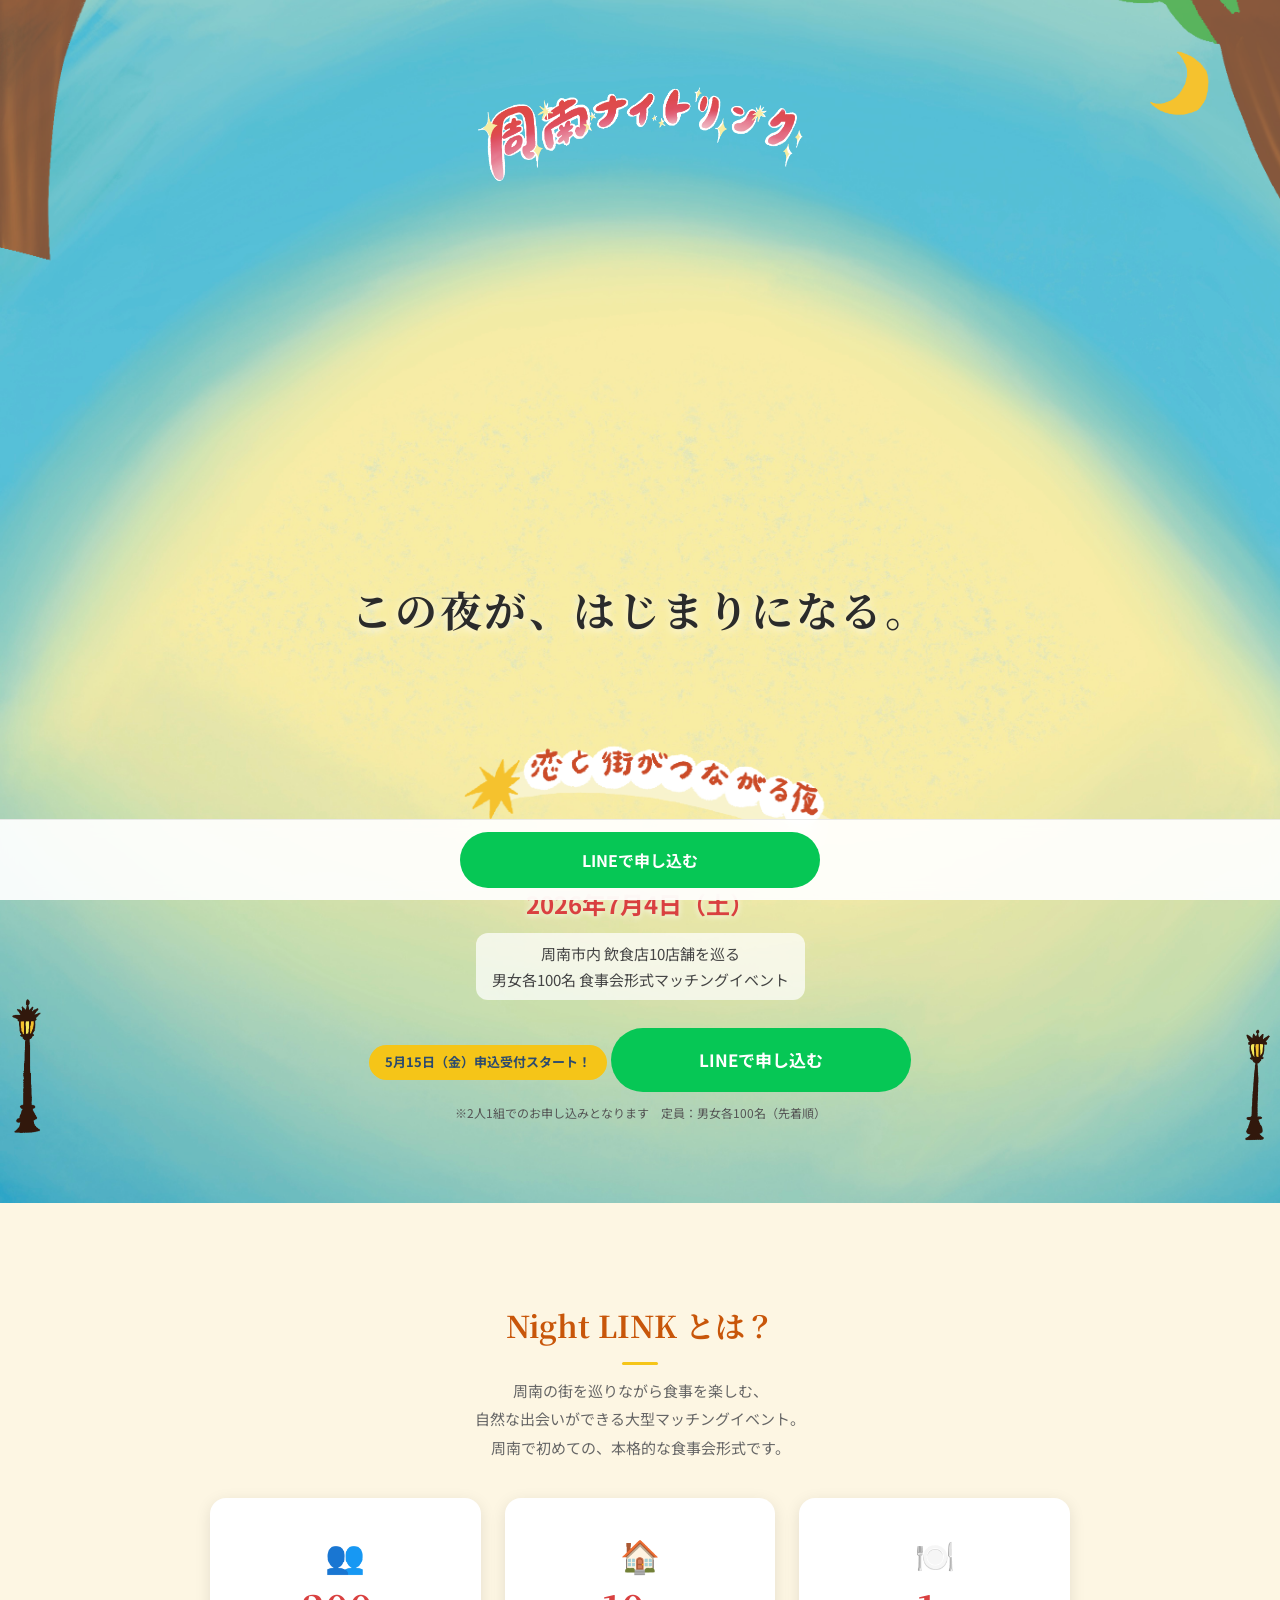
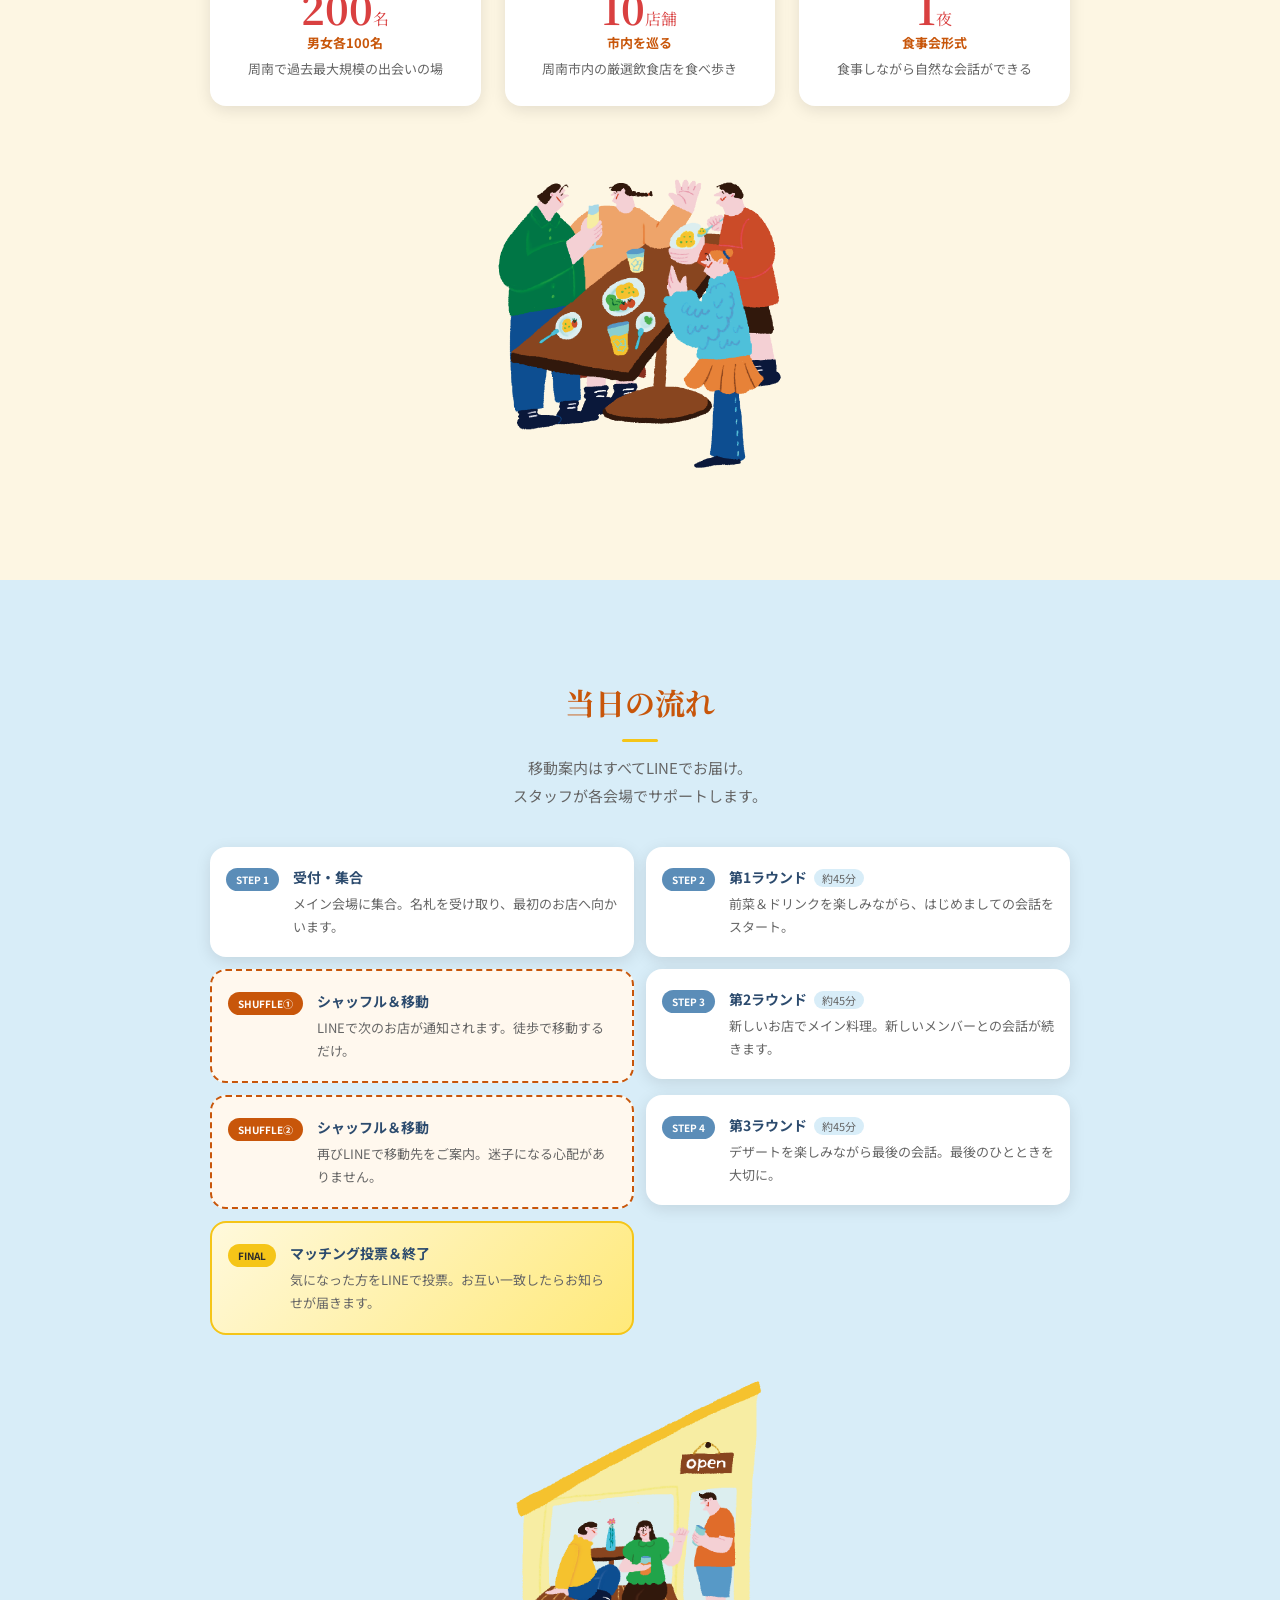
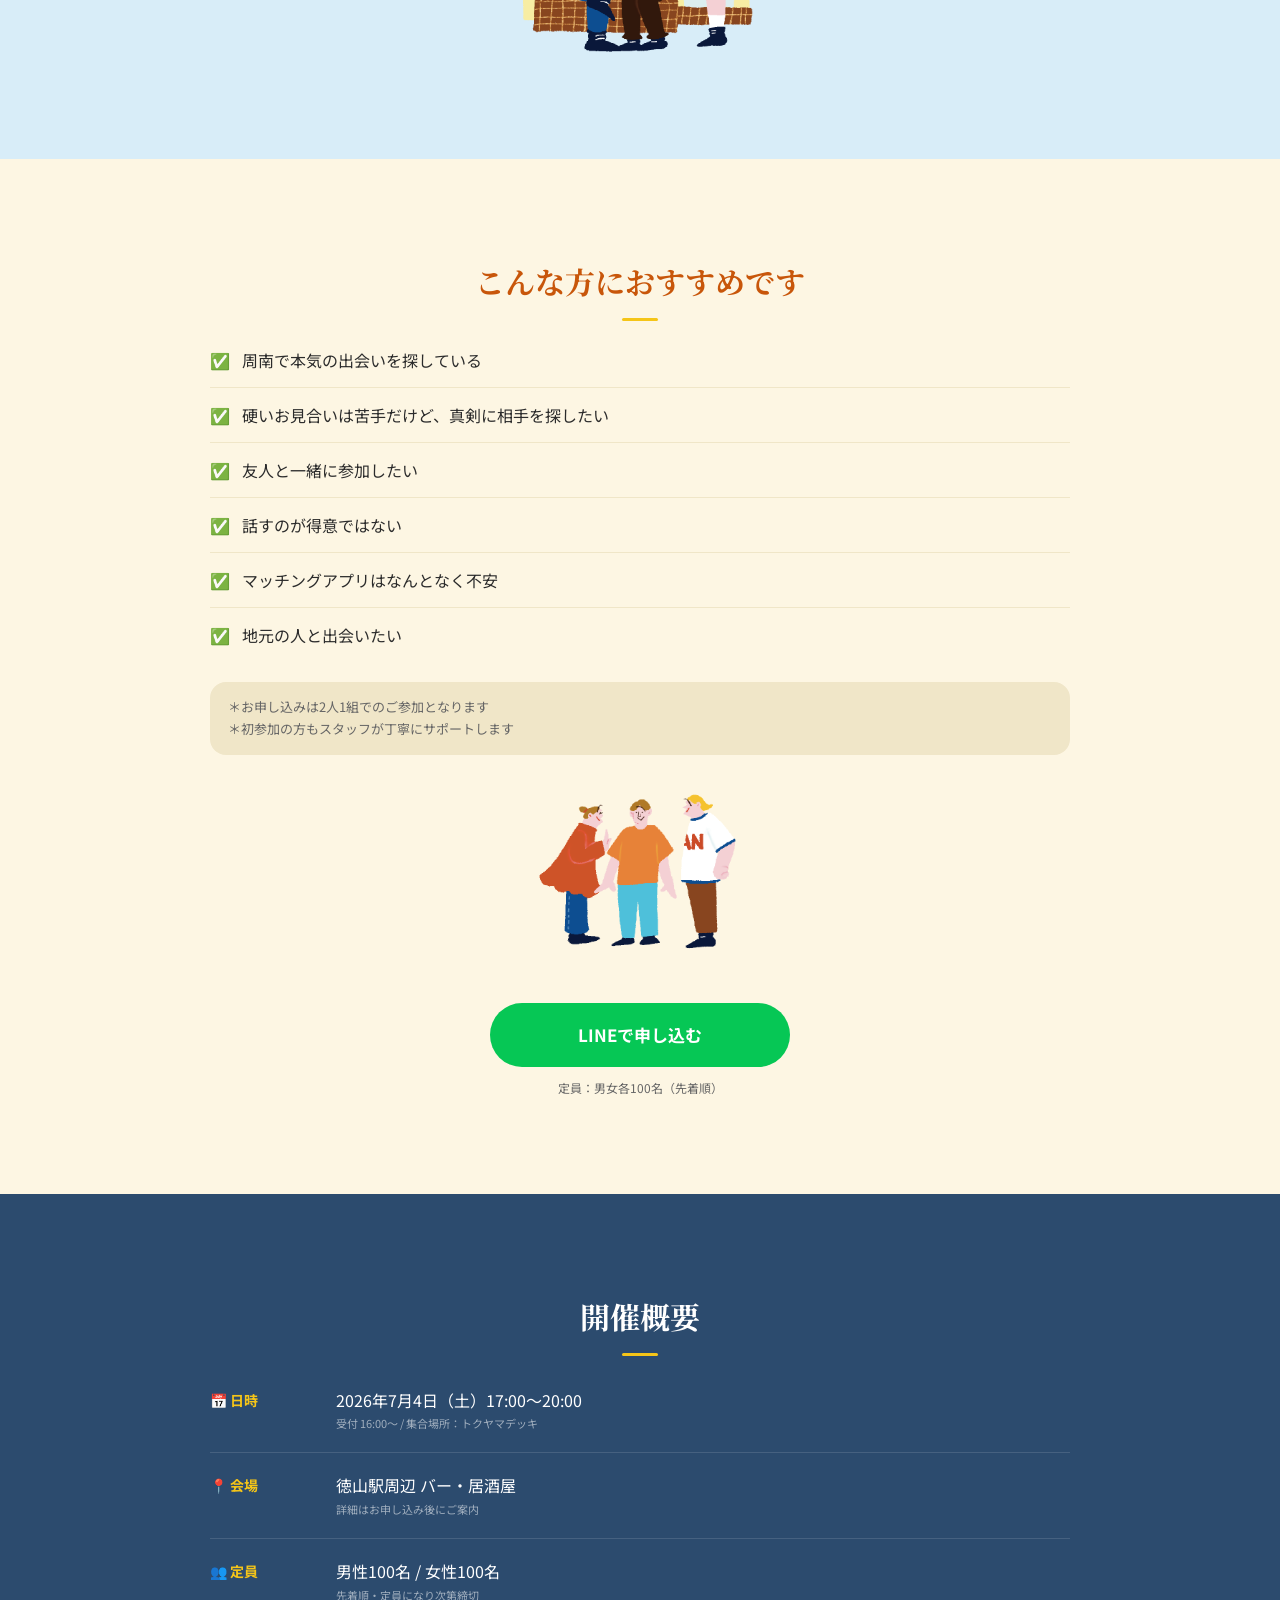
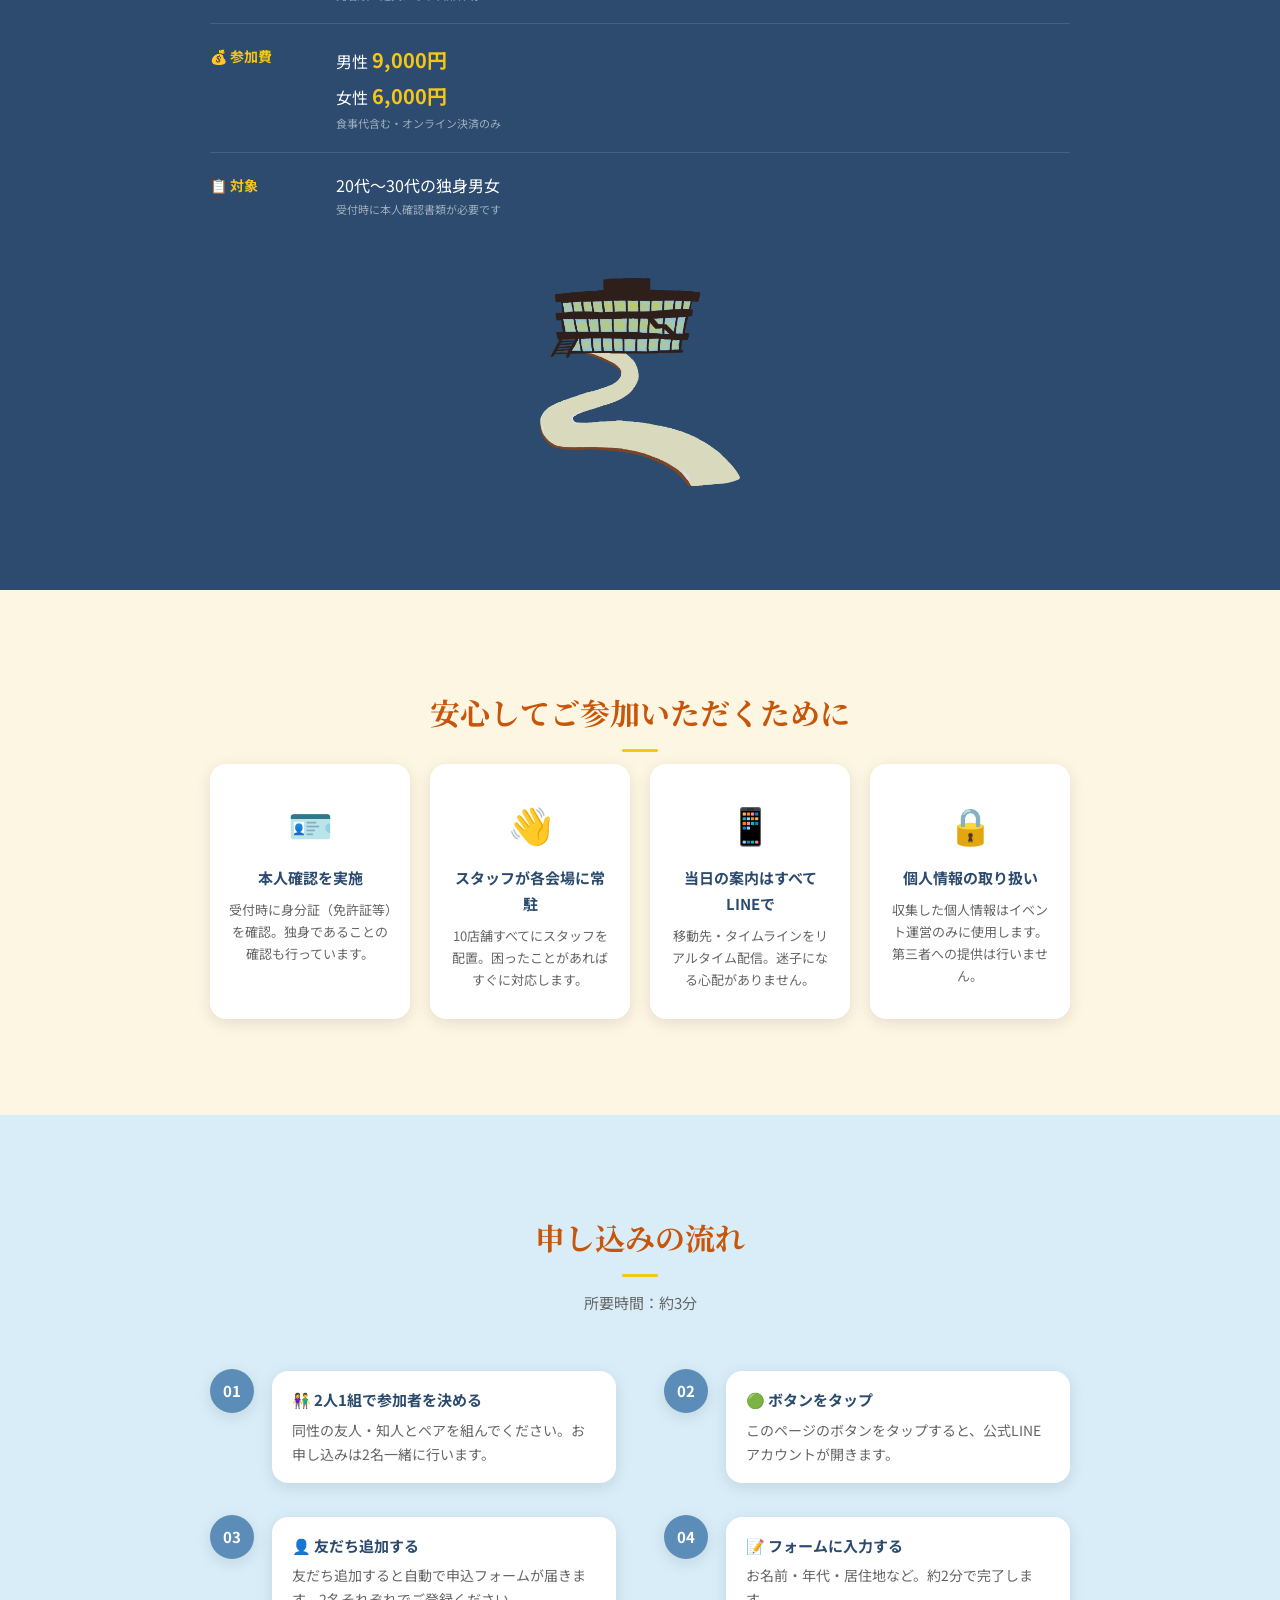
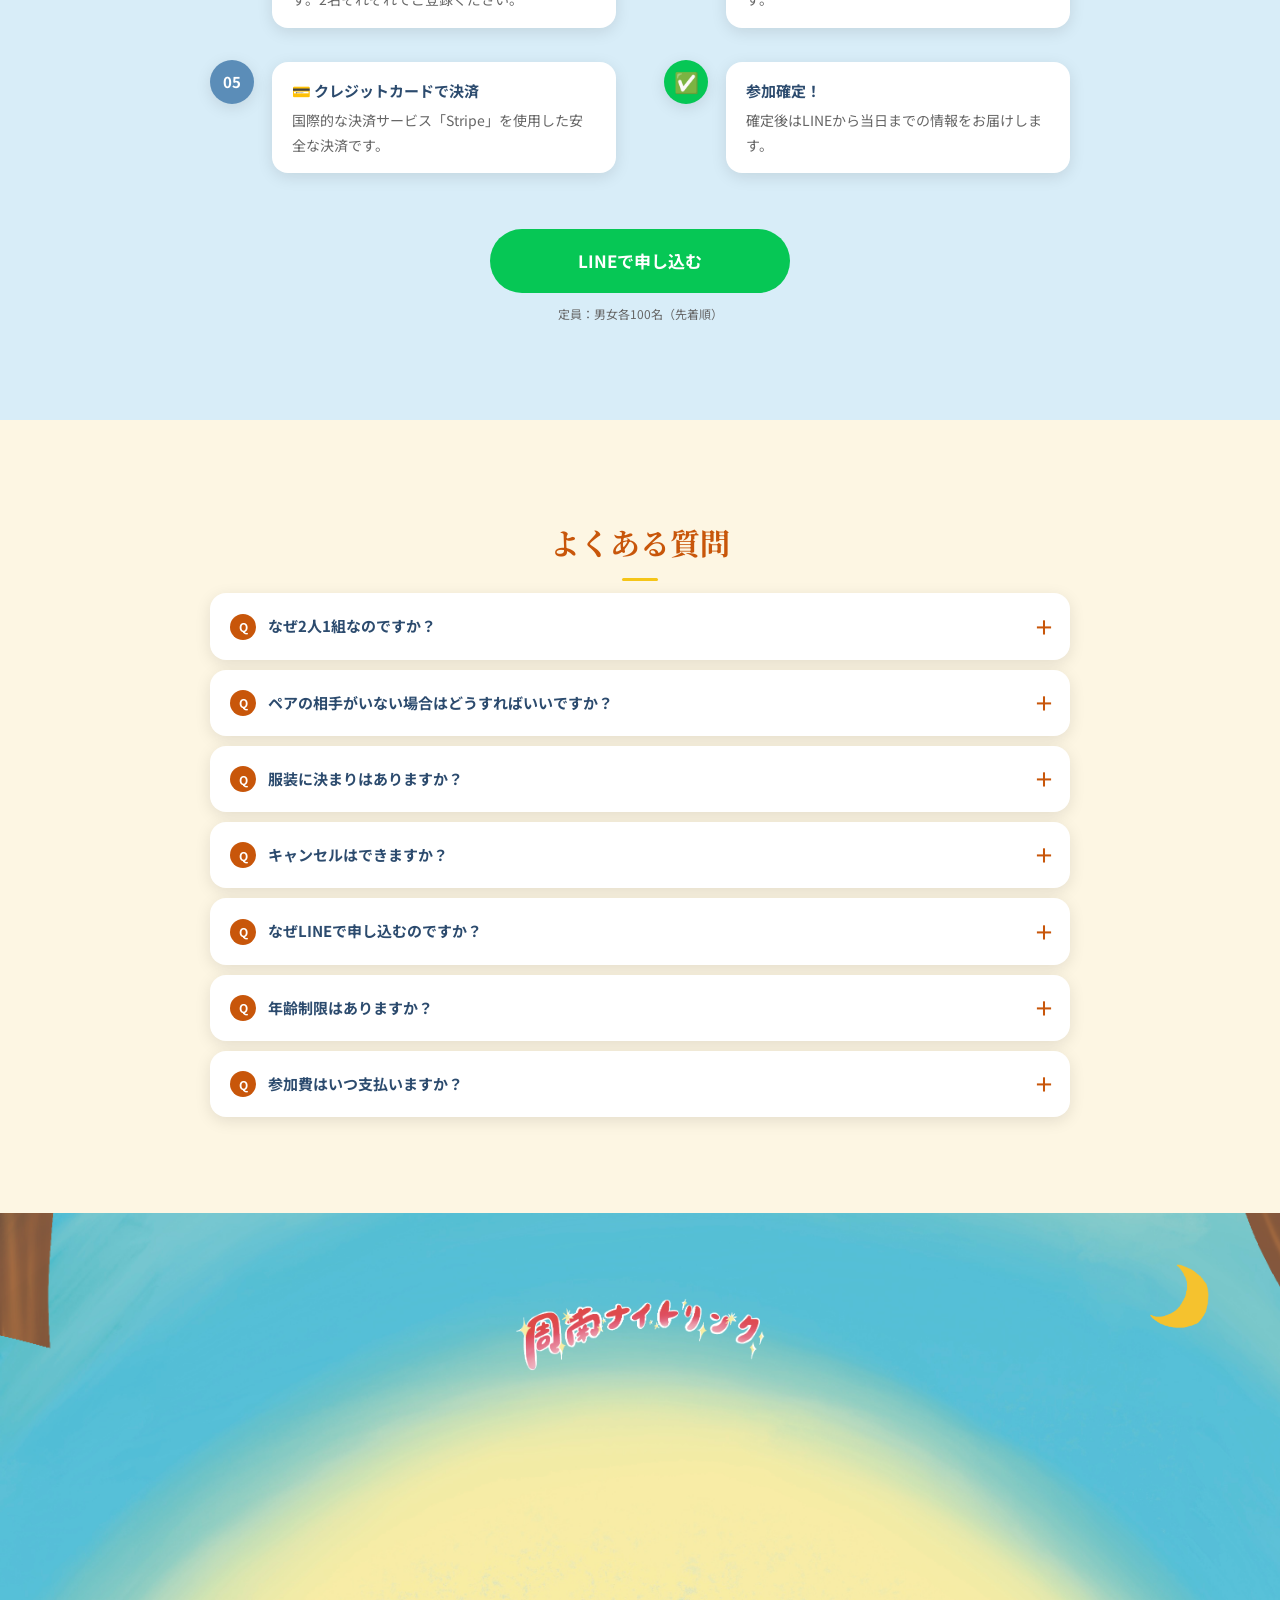
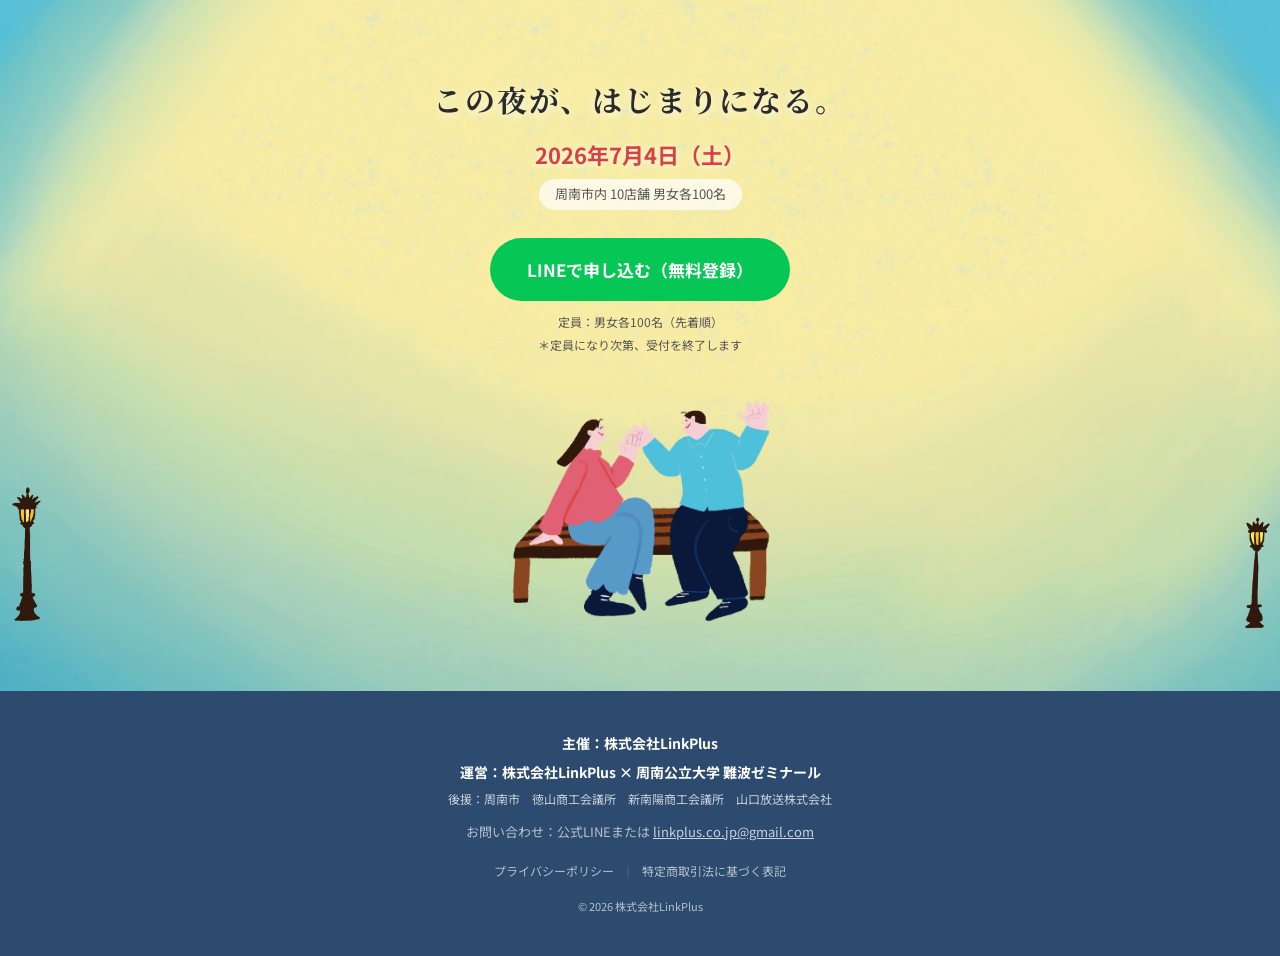
==== coming-soon.html @ a1ef5b86 "add: Coming Soonページを追加（5月15日まで自動表示） - coming-soon.html を新規作成（カウントダウン付き） - index.html に日付チェックを追加、5月15" ====
<!DOCTYPE html>
<html lang="ja">
<head>
  <meta charset="UTF-8">
  <meta name="viewport" content="width=device-width, initial-scale=1.0">
  <title>周南ナイトリンク | Night LINK 2026.7.4</title>
  <meta name="description" content="2026年7月4日（土）開催。周南初の大型マッチングイベント「周南ナイトリンク」。5月15日より申込受付スタート。">
  <link rel="preconnect" href="https://fonts.googleapis.com">
  <link rel="preconnect" href="https://fonts.gstatic.com" crossorigin>
  <link href="https://fonts.googleapis.com/css2?family=Noto+Sans+JP:wght@400;500;700&family=Noto+Serif+JP:wght@700&display=swap" rel="stylesheet">
  <style>
    *, *::before, *::after { box-sizing: border-box; margin: 0; padding: 0; }
    html, body { height: 100%; }
    body {
      font-family: 'Noto Sans JP', sans-serif;
      background: #0d1a2b;
      color: #fff;
      display: flex;
      align-items: center;
      justify-content: center;
      min-height: 100vh;
      overflow: hidden;
    }

    .cs {
      position: relative;
      width: 100%;
      min-height: 100vh;
      display: flex;
      flex-direction: column;
      align-items: center;
      justify-content: center;
      text-align: center;
      padding: 40px 24px;
    }

    /* 背景画像 */
    .cs__bg {
      position: absolute;
      inset: 0;
      z-index: 0;
    }
    .cs__bg img {
      width: 100%;
      height: 100%;
      object-fit: cover;
      object-position: center top;
      display: block;
    }
    .cs__bg::after {
      content: '';
      position: absolute;
      inset: 0;
      background: linear-gradient(
        to bottom,
        rgba(10, 20, 40, 0.55) 0%,
        rgba(10, 20, 40, 0.70) 100%
      );
    }

    /* 装飾 */
    .deco {
      position: absolute;
      z-index: 1;
      pointer-events: none;
    }
    .deco--moon        { top: 4%;  right: 8%;  width: clamp(60px, 14vw, 110px); opacity: .9; }
    .deco--light-left  { bottom: 0; left: 0;   width: clamp(80px, 22vw, 160px); opacity: .8; }
    .deco--light-right { bottom: 0; right: 0;  width: clamp(80px, 22vw, 160px); opacity: .8; }
    .deco--tree        { bottom: 0; left: 50%; transform: translateX(-50%); width: clamp(100px, 30vw, 200px); opacity: .6; }

    /* コンテンツ */
    .cs__content {
      position: relative;
      z-index: 2;
      display: flex;
      flex-direction: column;
      align-items: center;
      gap: 0;
    }

    .cs__logo {
      width: clamp(200px, 60vw, 320px);
      margin-bottom: 20px;
    }
    .cs__logo img { width: 100%; height: auto; }

    .cs__badge {
      display: inline-block;
      background: rgba(255,255,255,.15);
      border: 1px solid rgba(255,255,255,.4);
      backdrop-filter: blur(6px);
      color: #fff;
      font-size: clamp(11px, 3vw, 14px);
      font-weight: 700;
      letter-spacing: 0.15em;
      text-transform: uppercase;
      padding: 6px 20px;
      border-radius: 40px;
      margin-bottom: 24px;
    }

    .cs__title {
      font-family: 'Noto Serif JP', serif;
      font-size: clamp(32px, 10vw, 56px);
      font-weight: 700;
      letter-spacing: 0.05em;
      line-height: 1.1;
      margin-bottom: 12px;
      text-shadow: 0 2px 16px rgba(0,0,0,.4);
    }

    .cs__catch {
      font-size: clamp(13px, 3.5vw, 17px);
      color: rgba(255,255,255,.85);
      margin-bottom: 32px;
      letter-spacing: 0.08em;
    }

    .cs__divider {
      width: 40px;
      height: 2px;
      background: #F5C518;
      border-radius: 2px;
      margin: 0 auto 32px;
    }

    .cs__open {
      background: #F5C518;
      color: #2C4B6E;
      font-size: clamp(14px, 4vw, 18px);
      font-weight: 700;
      padding: 14px 32px;
      border-radius: 40px;
      display: inline-block;
      margin-bottom: 16px;
      box-shadow: 0 4px 20px rgba(245, 197, 24, 0.4);
    }

    .cs__open-note {
      font-size: clamp(11px, 3vw, 13px);
      color: rgba(255,255,255,.7);
      margin-bottom: 36px;
    }

    .cs__info {
      background: rgba(255,255,255,.1);
      border: 1px solid rgba(255,255,255,.2);
      backdrop-filter: blur(8px);
      border-radius: 16px;
      padding: 20px 28px;
      display: flex;
      flex-direction: column;
      gap: 8px;
      min-width: 260px;
    }
    .cs__info-row {
      display: flex;
      align-items: center;
      gap: 10px;
      font-size: clamp(12px, 3.5vw, 14px);
      color: rgba(255,255,255,.9);
    }
    .cs__info-label {
      font-weight: 700;
      color: #F5C518;
      flex-shrink: 0;
      font-size: clamp(11px, 3vw, 13px);
    }

    /* カウントダウン */
    .cs__countdown {
      display: flex;
      gap: 16px;
      justify-content: center;
      margin-bottom: 8px;
    }
    .cs__count-unit {
      display: flex;
      flex-direction: column;
      align-items: center;
      gap: 4px;
    }
    .cs__count-num {
      font-family: 'Noto Serif JP', serif;
      font-size: clamp(28px, 8vw, 44px);
      font-weight: 700;
      line-height: 1;
      min-width: 2ch;
      text-align: center;
    }
    .cs__count-label {
      font-size: 10px;
      color: rgba(255,255,255,.6);
      letter-spacing: 0.05em;
    }
    .cs__count-sep {
      font-size: clamp(24px, 7vw, 38px);
      font-weight: 700;
      align-self: flex-start;
      padding-top: 4px;
      color: rgba(255,255,255,.4);
    }
    .cs__countdown-note {
      font-size: 12px;
      color: rgba(255,255,255,.55);
      margin-bottom: 32px;
    }

    .cs__footer {
      position: absolute;
      bottom: 20px;
      left: 0;
      right: 0;
      text-align: center;
      font-size: 11px;
      color: rgba(255,255,255,.35);
      z-index: 2;
    }

    @media (min-width: 640px) {
      .cs__info { flex-direction: row; flex-wrap: wrap; justify-content: center; gap: 12px 28px; }
    }
  </style>
</head>
<body>
  <div class="cs">
    <div class="cs__bg">
      <img src="assets/part1.jpg" alt="" aria-hidden="true">
    </div>
    <img src="assets/part_tsuki.png"  alt="" class="deco deco--moon"        aria-hidden="true">
    <img src="assets/part_light1.png" alt="" class="deco deco--light-left"  aria-hidden="true">
    <img src="assets/part_light2.png" alt="" class="deco deco--light-right" aria-hidden="true">
    <img src="assets/part_tree.png"   alt="" class="deco deco--tree"        aria-hidden="true">

    <div class="cs__content">
      <div class="cs__logo">
        <img src="assets/part_title.png" alt="周南ナイトリンク">
      </div>

      <span class="cs__badge">Coming Soon</span>

      <p class="cs__catch">この夜が、はじまりになる。</p>
      <div class="cs__divider"></div>

      <div class="cs__countdown" id="countdown">
        <div class="cs__count-unit">
          <span class="cs__count-num" id="cd-days">--</span>
          <span class="cs__count-label">DAYS</span>
        </div>
        <span class="cs__count-sep">:</span>
        <div class="cs__count-unit">
          <span class="cs__count-num" id="cd-hours">--</span>
          <span class="cs__count-label">HOURS</span>
        </div>
        <span class="cs__count-sep">:</span>
        <div class="cs__count-unit">
          <span class="cs__count-num" id="cd-mins">--</span>
          <span class="cs__count-label">MINS</span>
        </div>
        <span class="cs__count-sep">:</span>
        <div class="cs__count-unit">
          <span class="cs__count-num" id="cd-secs">--</span>
          <span class="cs__count-label">SECS</span>
        </div>
      </div>
      <p class="cs__countdown-note">申込受付スタートまで</p>

      <p class="cs__open">5月15日（金）申込受付スタート！</p>
      <p class="cs__open-note">公式LINEからお申し込みいただけます</p>

      <div class="cs__info">
        <div class="cs__info-row">
          <span class="cs__info-label">開催日</span>
          <span>2026年7月4日（土）17:00〜20:00</span>
        </div>
        <div class="cs__info-row">
          <span class="cs__info-label">場所</span>
          <span>徳山駅周辺 バー・居酒屋</span>
        </div>
        <div class="cs__info-row">
          <span class="cs__info-label">対象</span>
          <span>独身男女 20代〜30代　各100名</span>
        </div>
        <div class="cs__info-row">
          <span class="cs__info-label">参加費</span>
          <span>男性 9,000円 / 女性 6,000円（税込）</span>
        </div>
      </div>
    </div>

    <p class="cs__footer">© 2026 株式会社LinkPlus</p>
  </div>

  <script>
    const target = new Date('2026-05-15T00:00:00+09:00');

    function pad(n) { return String(n).padStart(2, '0'); }

    function tick() {
      const now = new Date();
      const diff = target - now;

      if (diff <= 0) {
        location.replace('/');
        return;
      }

      const days  = Math.floor(diff / 86400000);
      const hours = Math.floor((diff % 86400000) / 3600000);
      const mins  = Math.floor((diff % 3600000)  / 60000);
      const secs  = Math.floor((diff % 60000)    / 1000);

      document.getElementById('cd-days').textContent  = days;
      document.getElementById('cd-hours').textContent = pad(hours);
      document.getElementById('cd-mins').textContent  = pad(mins);
      document.getElementById('cd-secs').textContent  = pad(secs);
    }

    tick();
    setInterval(tick, 1000);
  </script>
</body>
</html>
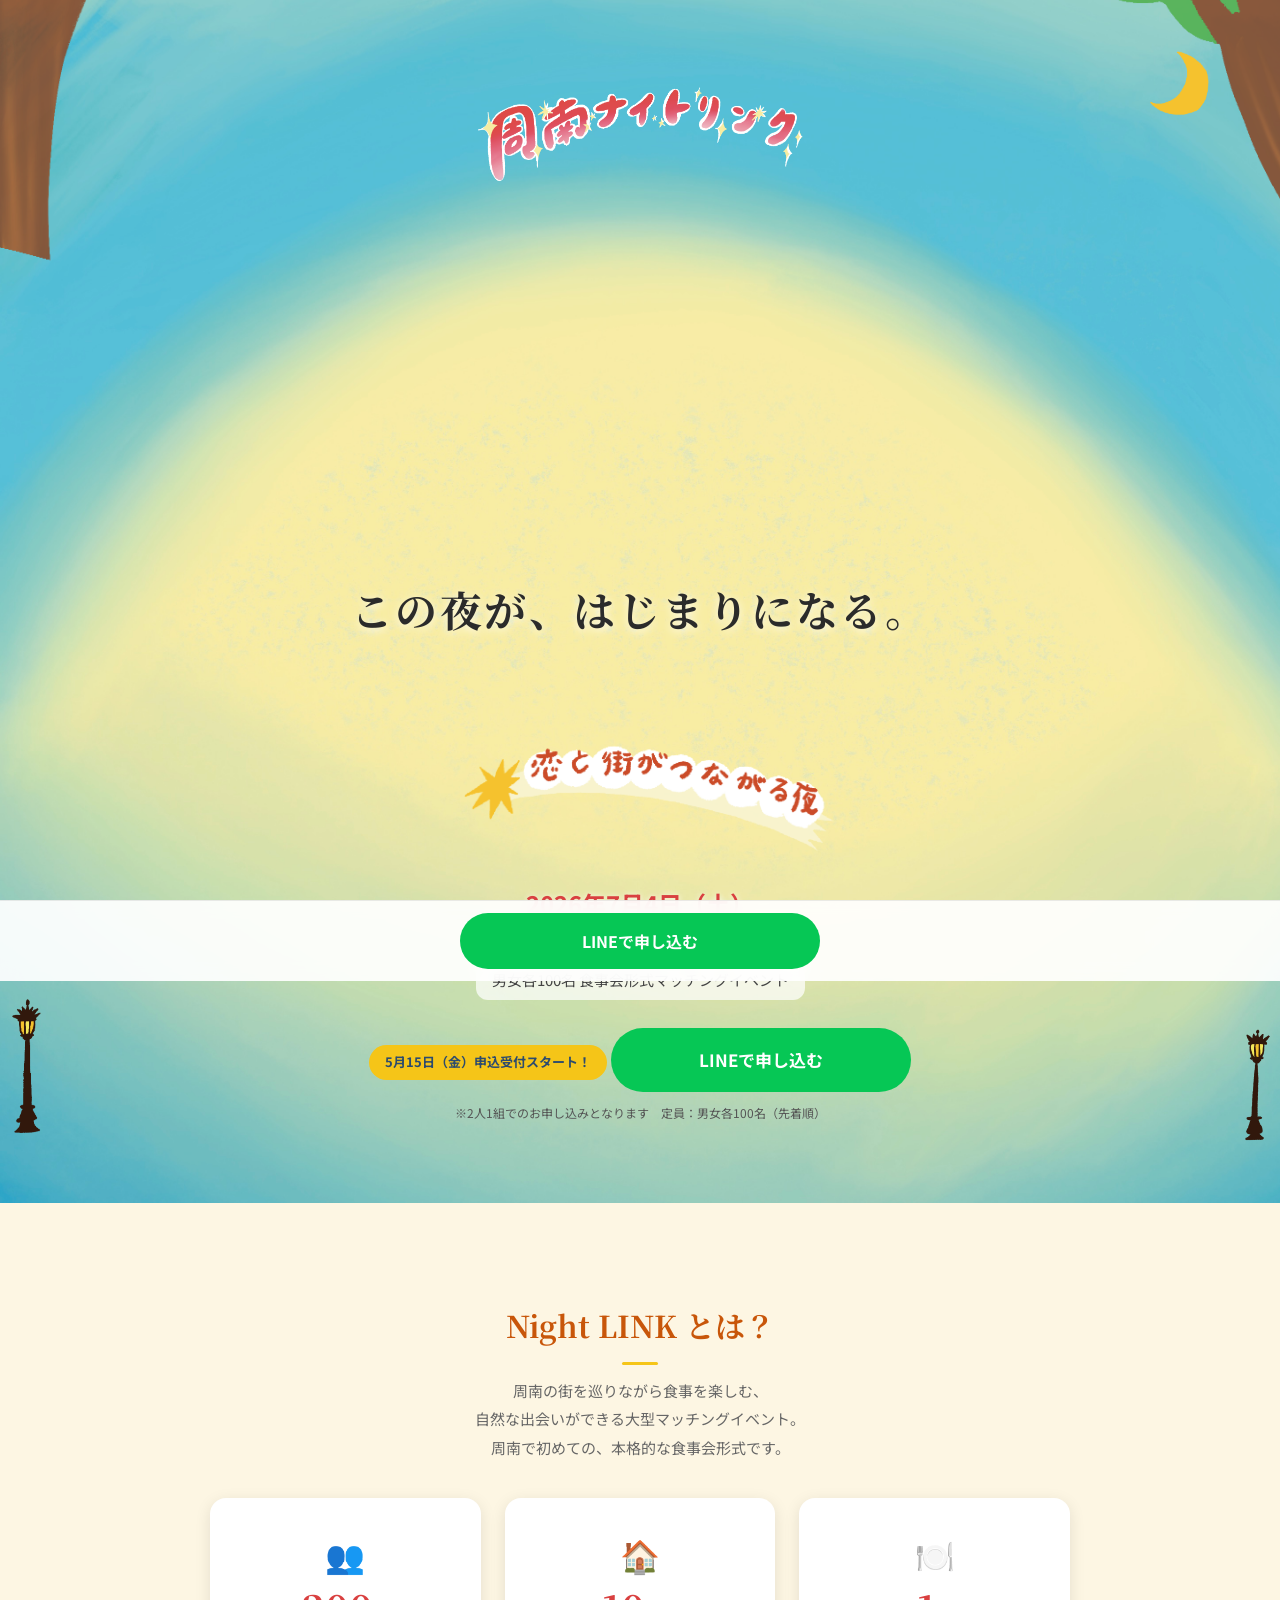
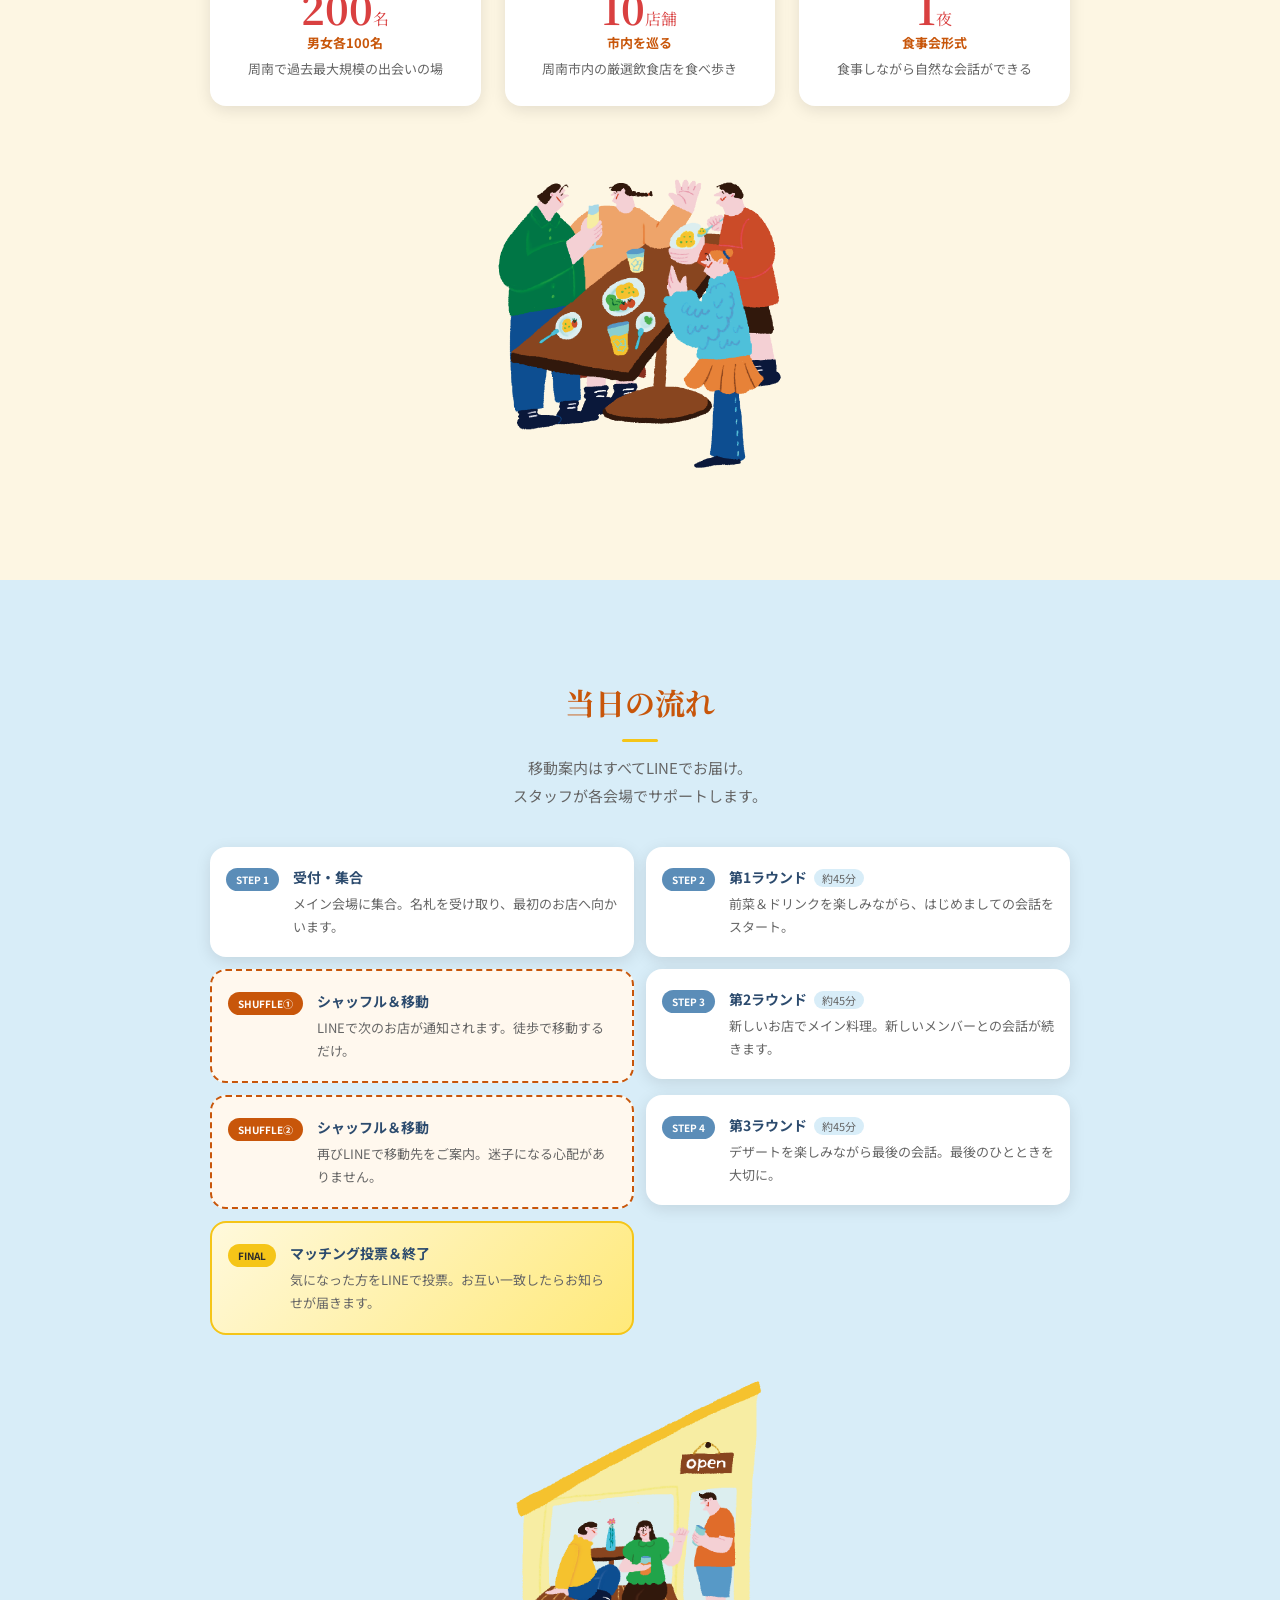
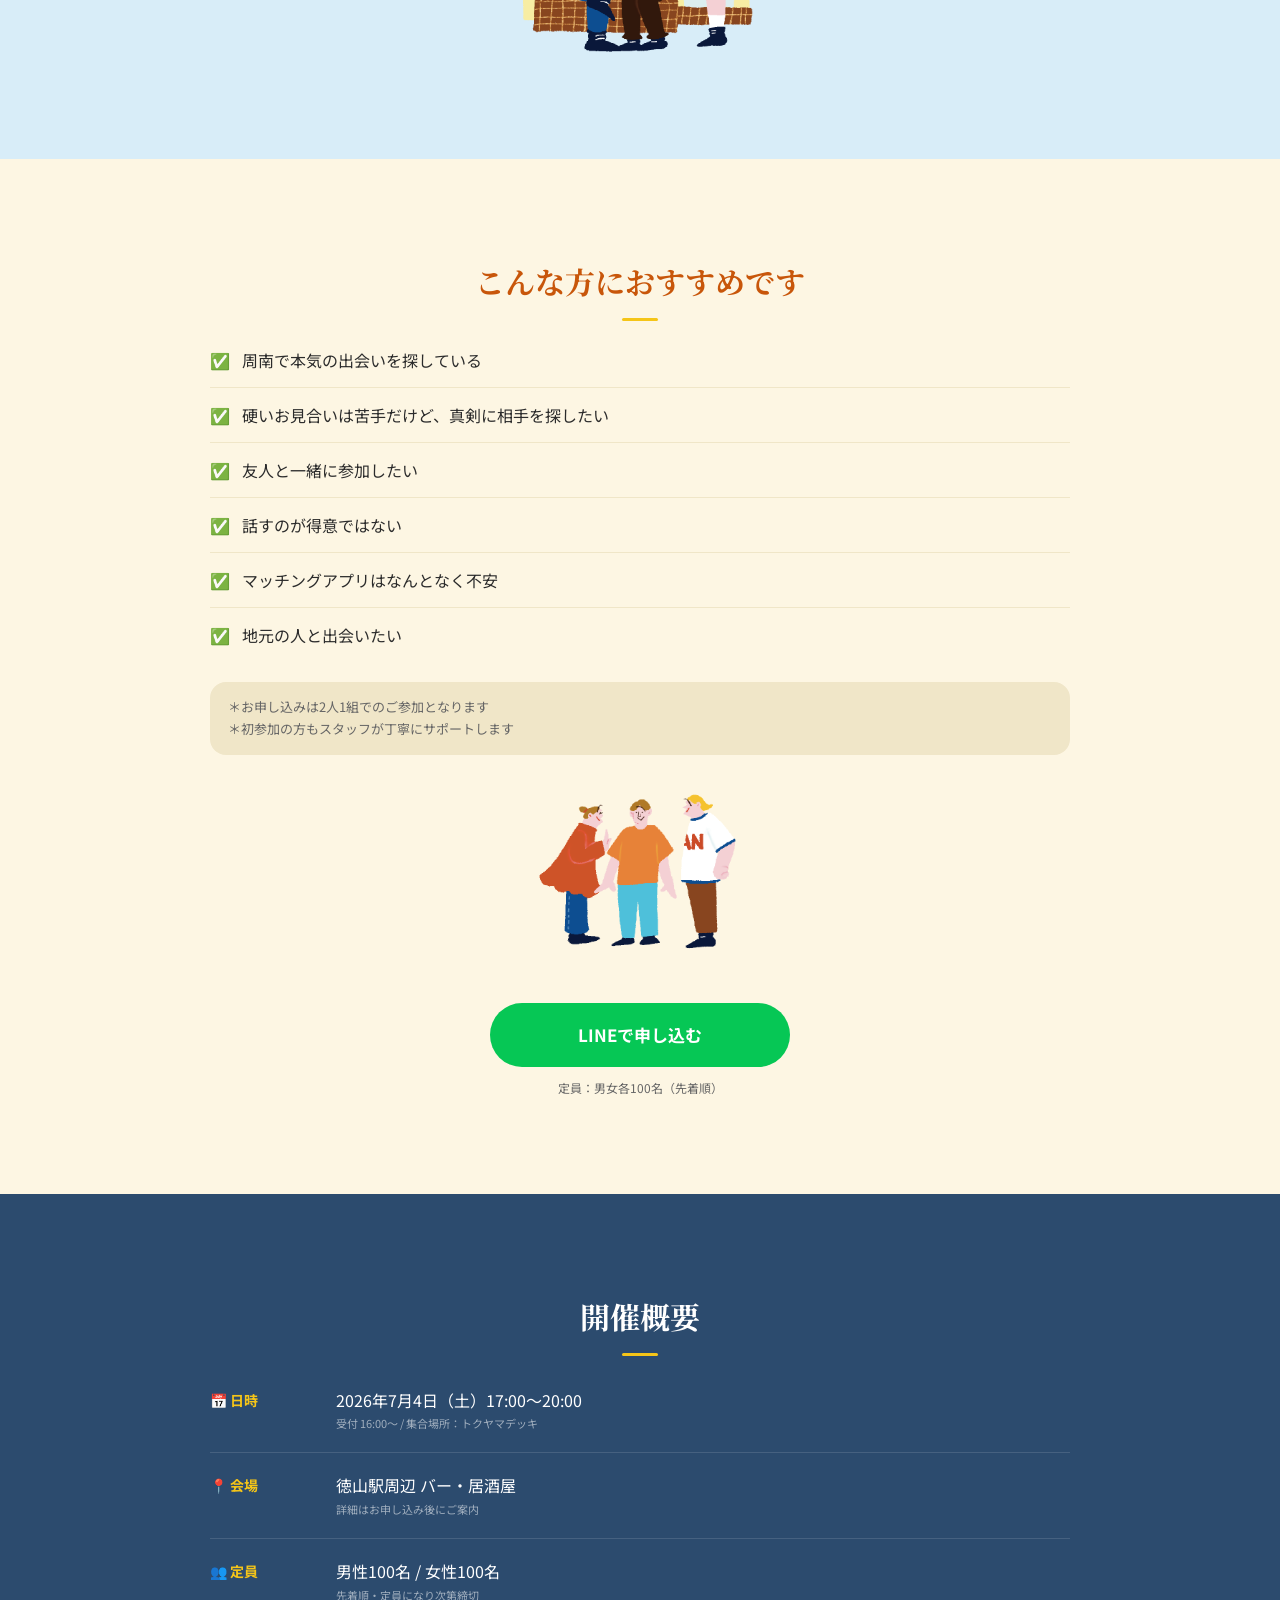
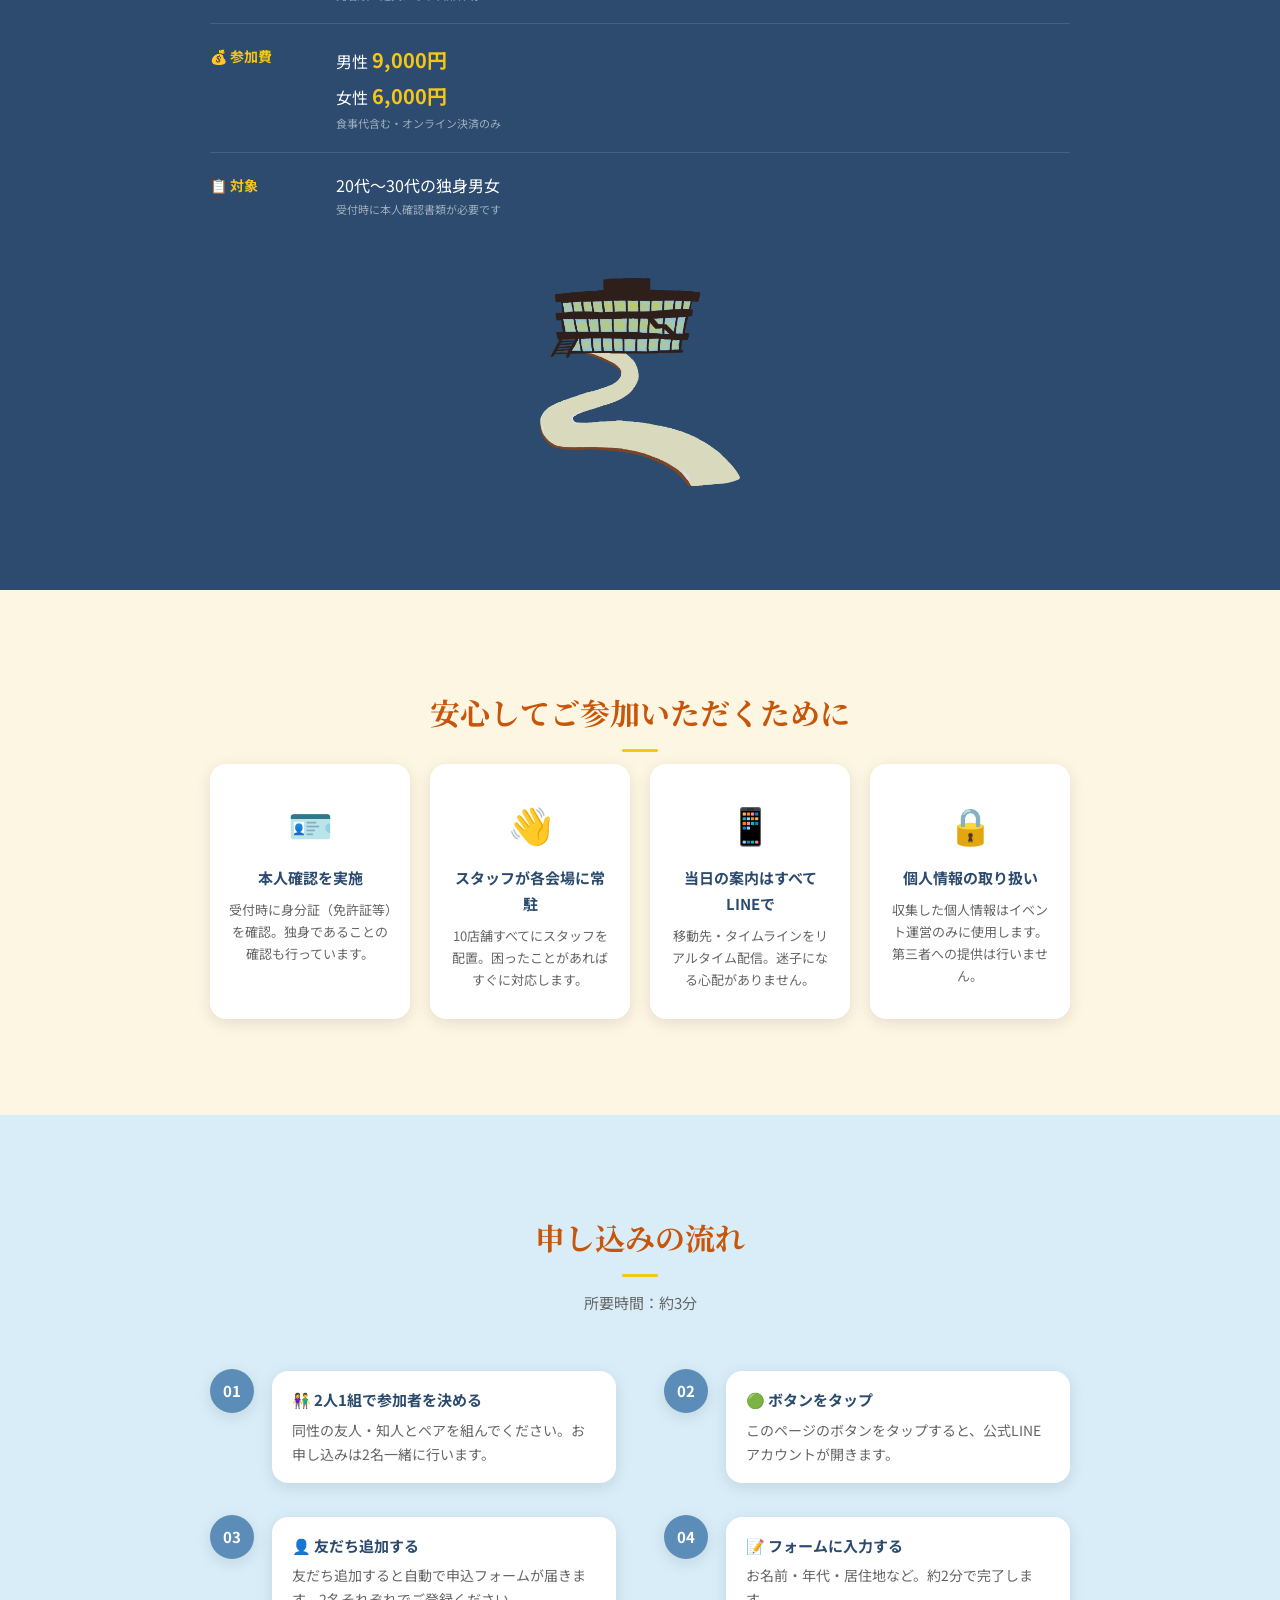
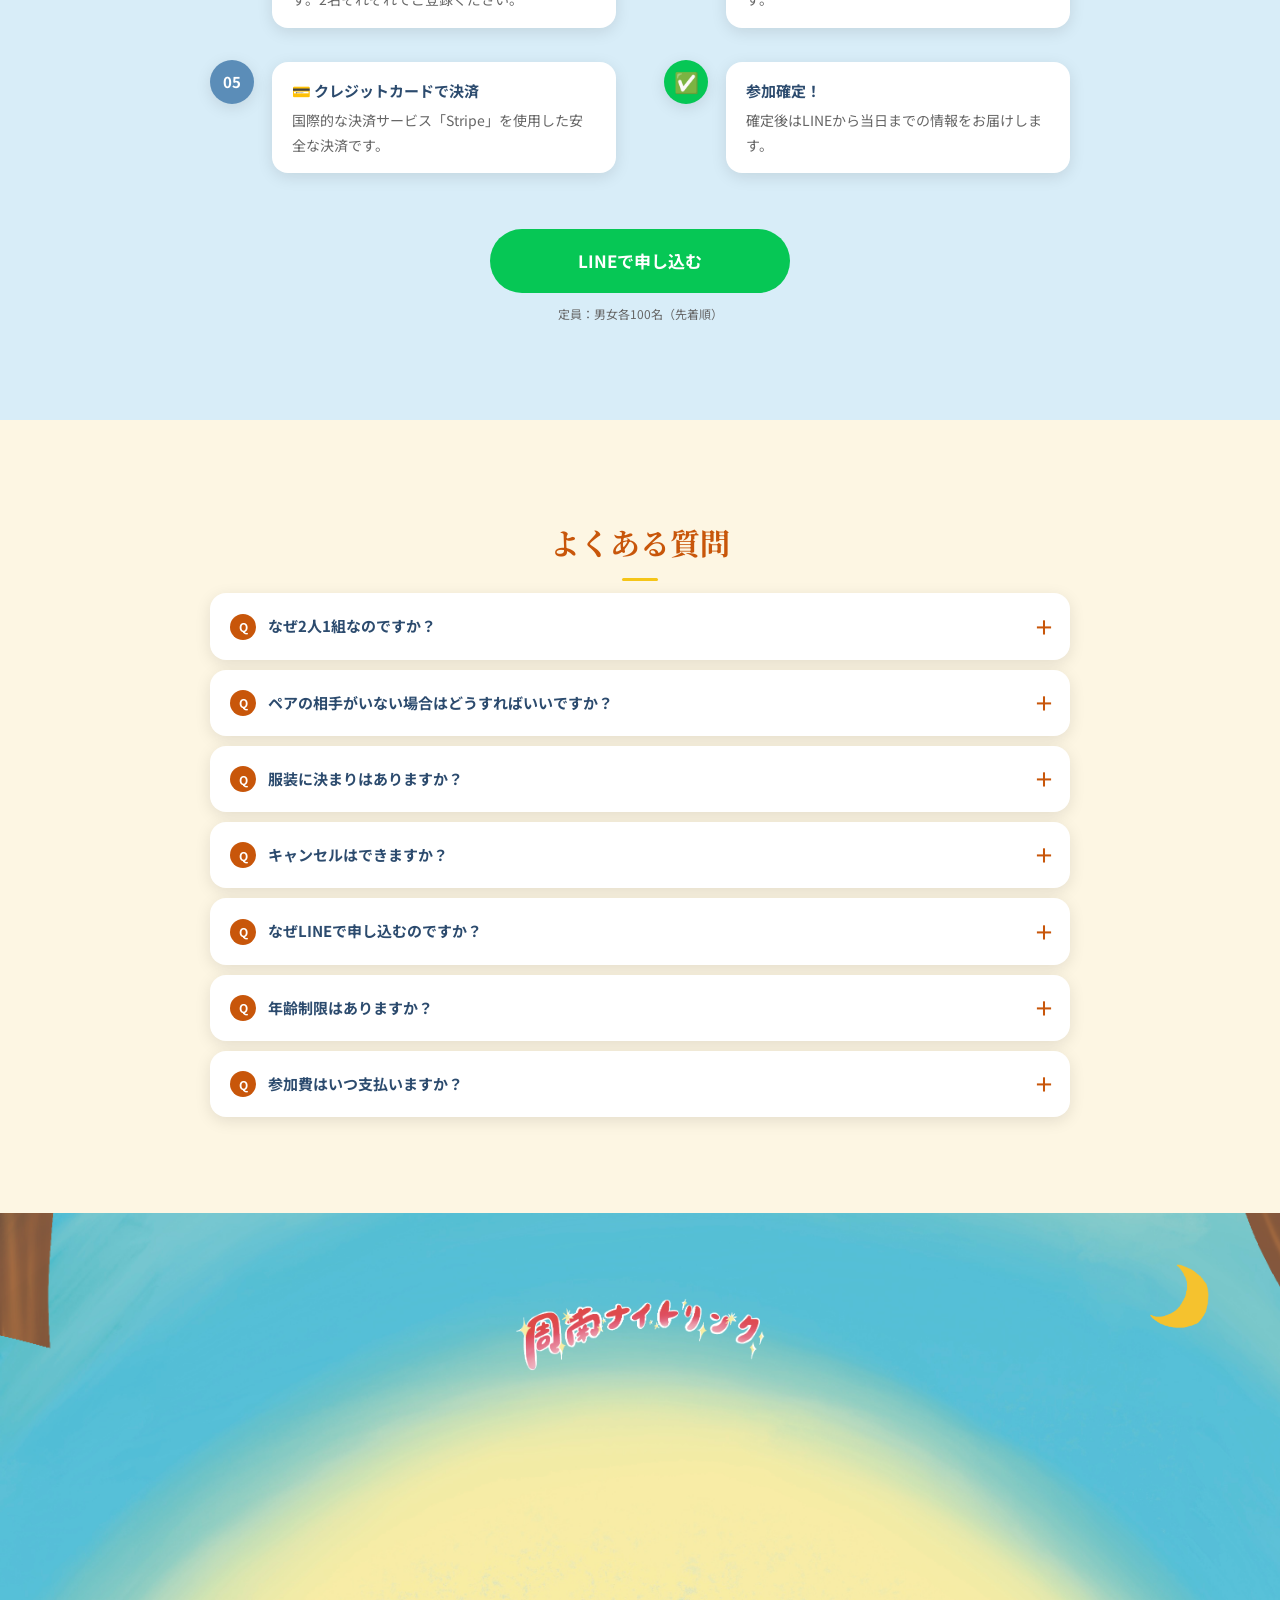
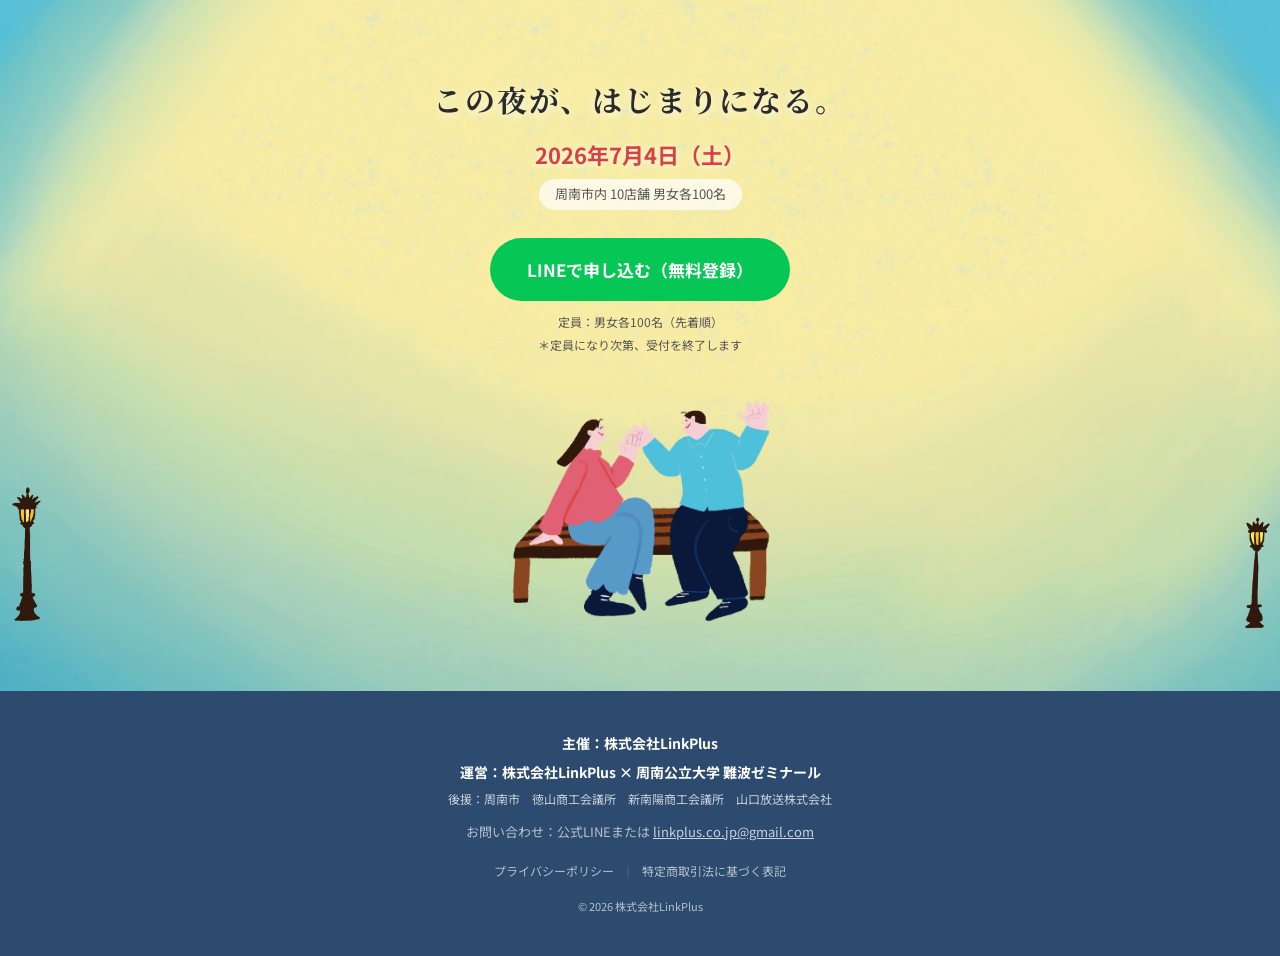
==== commit efa65bc5: "fix: Coming Soonページのモバイルレイアウトを修正 - ロゴの高さを制限し透明余白による大きな空白を解消 - 全体の余白を詰めて1画面に収まるよう調整 - 背景・装飾をfixedに変更し" ====
--- a/coming-soon.html
+++ b/coming-soon.html
@@ -10,33 +10,34 @@
   <link href="https://fonts.googleapis.com/css2?family=Noto+Sans+JP:wght@400;500;700&family=Noto+Serif+JP:wght@700&display=swap" rel="stylesheet">
   <style>
     *, *::before, *::after { box-sizing: border-box; margin: 0; padding: 0; }
-    html, body { height: 100%; }
+
+    html {
+      height: 100%;
+    }
     body {
       font-family: 'Noto Sans JP', sans-serif;
       background: #0d1a2b;
       color: #fff;
-      display: flex;
-      align-items: center;
-      justify-content: center;
-      min-height: 100vh;
-      overflow: hidden;
-    }
-
+      min-height: 100%;
+      min-height: 100svh;
+      overflow-x: hidden;
+    }
+
+    /* ===== 背景 ===== */
     .cs {
       position: relative;
-      width: 100%;
       min-height: 100vh;
+      min-height: 100svh;
       display: flex;
       flex-direction: column;
       align-items: center;
       justify-content: center;
+      padding: 20px 20px 44px;
       text-align: center;
-      padding: 40px 24px;
-    }
-
-    /* 背景画像 */
+    }
+
     .cs__bg {
-      position: absolute;
+      position: fixed;
       inset: 0;
       z-index: 0;
     }
@@ -51,175 +52,175 @@
       content: '';
       position: absolute;
       inset: 0;
-      background: linear-gradient(
-        to bottom,
-        rgba(10, 20, 40, 0.55) 0%,
-        rgba(10, 20, 40, 0.70) 100%
-      );
-    }
-
-    /* 装飾 */
+      background: rgba(10, 20, 40, 0.68);
+    }
+
+    /* ===== 装飾 ===== */
     .deco {
-      position: absolute;
+      position: fixed;
       z-index: 1;
       pointer-events: none;
     }
-    .deco--moon        { top: 4%;  right: 8%;  width: clamp(60px, 14vw, 110px); opacity: .9; }
-    .deco--light-left  { bottom: 0; left: 0;   width: clamp(80px, 22vw, 160px); opacity: .8; }
-    .deco--light-right { bottom: 0; right: 0;  width: clamp(80px, 22vw, 160px); opacity: .8; }
-    .deco--tree        { bottom: 0; left: 50%; transform: translateX(-50%); width: clamp(100px, 30vw, 200px); opacity: .6; }
-
-    /* コンテンツ */
+    .deco--moon        { top: 3%;   right: 5%;  width: clamp(48px, 11vw, 90px);  opacity: .85; }
+    .deco--light-left  { bottom: 0; left: 0;    width: clamp(70px, 18vw, 130px); opacity: .75; }
+    .deco--light-right { bottom: 0; right: 0;   width: clamp(70px, 18vw, 130px); opacity: .75; }
+    .deco--tree        { bottom: 0; left: 50%;  transform: translateX(-50%);
+                         width: clamp(80px, 22vw, 160px); opacity: .45; }
+
+    /* ===== コンテンツ ===== */
     .cs__content {
       position: relative;
       z-index: 2;
+      width: 100%;
+      max-width: 480px;
       display: flex;
       flex-direction: column;
       align-items: center;
-      gap: 0;
-    }
-
+    }
+
+    /* ロゴ：高さを制限して透明余白を排除 */
     .cs__logo {
-      width: clamp(200px, 60vw, 320px);
-      margin-bottom: 20px;
-    }
-    .cs__logo img { width: 100%; height: auto; }
+      width: clamp(180px, 55vw, 300px);
+      height: clamp(80px, 22vw, 130px);
+      display: flex;
+      align-items: center;
+      justify-content: center;
+      margin-bottom: 10px;
+    }
+    .cs__logo img {
+      max-width: 100%;
+      max-height: 100%;
+      object-fit: contain;
+      object-position: center;
+    }
 
     .cs__badge {
       display: inline-block;
-      background: rgba(255,255,255,.15);
-      border: 1px solid rgba(255,255,255,.4);
+      background: rgba(255,255,255,.13);
+      border: 1px solid rgba(255,255,255,.35);
       backdrop-filter: blur(6px);
       color: #fff;
-      font-size: clamp(11px, 3vw, 14px);
-      font-weight: 700;
-      letter-spacing: 0.15em;
+      font-size: 12px;
+      font-weight: 700;
+      letter-spacing: 0.18em;
       text-transform: uppercase;
-      padding: 6px 20px;
+      padding: 5px 18px;
       border-radius: 40px;
-      margin-bottom: 24px;
-    }
-
-    .cs__title {
-      font-family: 'Noto Serif JP', serif;
-      font-size: clamp(32px, 10vw, 56px);
-      font-weight: 700;
-      letter-spacing: 0.05em;
-      line-height: 1.1;
-      margin-bottom: 12px;
-      text-shadow: 0 2px 16px rgba(0,0,0,.4);
+      margin-bottom: 10px;
     }
 
     .cs__catch {
-      font-size: clamp(13px, 3.5vw, 17px);
-      color: rgba(255,255,255,.85);
-      margin-bottom: 32px;
+      font-size: clamp(13px, 3.8vw, 16px);
+      color: rgba(255,255,255,.88);
       letter-spacing: 0.08em;
+      margin-bottom: 10px;
     }
 
     .cs__divider {
-      width: 40px;
+      width: 36px;
       height: 2px;
       background: #F5C518;
       border-radius: 2px;
-      margin: 0 auto 32px;
-    }
-
+      margin: 0 auto 14px;
+    }
+
+    /* ===== カウントダウン ===== */
+    .cs__countdown {
+      display: flex;
+      gap: clamp(8px, 3vw, 20px);
+      justify-content: center;
+      align-items: flex-start;
+      margin-bottom: 4px;
+    }
+    .cs__count-unit {
+      display: flex;
+      flex-direction: column;
+      align-items: center;
+      gap: 2px;
+    }
+    .cs__count-num {
+      font-family: 'Noto Serif JP', serif;
+      font-size: clamp(30px, 9vw, 46px);
+      font-weight: 700;
+      line-height: 1;
+      min-width: 2ch;
+      text-align: center;
+    }
+    .cs__count-label {
+      font-size: 9px;
+      color: rgba(255,255,255,.55);
+      letter-spacing: 0.05em;
+    }
+    .cs__count-sep {
+      font-size: clamp(22px, 7vw, 36px);
+      font-weight: 700;
+      padding-top: 2px;
+      color: rgba(255,255,255,.35);
+      line-height: 1;
+    }
+    .cs__countdown-note {
+      font-size: 11px;
+      color: rgba(255,255,255,.5);
+      margin-bottom: 14px;
+    }
+
+    /* ===== 申込開始ボタン ===== */
     .cs__open {
       background: #F5C518;
       color: #2C4B6E;
-      font-size: clamp(14px, 4vw, 18px);
-      font-weight: 700;
-      padding: 14px 32px;
+      font-size: clamp(14px, 4vw, 17px);
+      font-weight: 700;
+      padding: 12px 28px;
       border-radius: 40px;
       display: inline-block;
+      margin-bottom: 8px;
+      box-shadow: 0 4px 20px rgba(245,197,24,.38);
+    }
+    .cs__open-note {
+      font-size: 12px;
+      color: rgba(255,255,255,.65);
       margin-bottom: 16px;
-      box-shadow: 0 4px 20px rgba(245, 197, 24, 0.4);
-    }
-
-    .cs__open-note {
-      font-size: clamp(11px, 3vw, 13px);
-      color: rgba(255,255,255,.7);
-      margin-bottom: 36px;
-    }
-
+    }
+
+    /* ===== 概要カード ===== */
     .cs__info {
-      background: rgba(255,255,255,.1);
-      border: 1px solid rgba(255,255,255,.2);
-      backdrop-filter: blur(8px);
-      border-radius: 16px;
-      padding: 20px 28px;
+      background: rgba(255,255,255,.10);
+      border: 1px solid rgba(255,255,255,.18);
+      backdrop-filter: blur(10px);
+      border-radius: 14px;
+      padding: 14px 20px;
+      width: 100%;
+      max-width: 360px;
       display: flex;
       flex-direction: column;
-      gap: 8px;
-      min-width: 260px;
+      gap: 7px;
     }
     .cs__info-row {
       display: flex;
-      align-items: center;
+      align-items: baseline;
       gap: 10px;
-      font-size: clamp(12px, 3.5vw, 14px);
+      font-size: clamp(11px, 3.2vw, 13px);
       color: rgba(255,255,255,.9);
+      text-align: left;
     }
     .cs__info-label {
       font-weight: 700;
       color: #F5C518;
       flex-shrink: 0;
-      font-size: clamp(11px, 3vw, 13px);
-    }
-
-    /* カウントダウン */
-    .cs__countdown {
-      display: flex;
-      gap: 16px;
-      justify-content: center;
-      margin-bottom: 8px;
-    }
-    .cs__count-unit {
-      display: flex;
-      flex-direction: column;
-      align-items: center;
-      gap: 4px;
-    }
-    .cs__count-num {
-      font-family: 'Noto Serif JP', serif;
-      font-size: clamp(28px, 8vw, 44px);
-      font-weight: 700;
-      line-height: 1;
-      min-width: 2ch;
-      text-align: center;
-    }
-    .cs__count-label {
-      font-size: 10px;
-      color: rgba(255,255,255,.6);
-      letter-spacing: 0.05em;
-    }
-    .cs__count-sep {
-      font-size: clamp(24px, 7vw, 38px);
-      font-weight: 700;
-      align-self: flex-start;
-      padding-top: 4px;
-      color: rgba(255,255,255,.4);
-    }
-    .cs__countdown-note {
-      font-size: 12px;
-      color: rgba(255,255,255,.55);
-      margin-bottom: 32px;
-    }
-
+      font-size: clamp(10px, 2.8vw, 12px);
+      min-width: 3em;
+    }
+
+    /* ===== フッター ===== */
     .cs__footer {
-      position: absolute;
-      bottom: 20px;
+      position: fixed;
+      bottom: 12px;
       left: 0;
       right: 0;
       text-align: center;
-      font-size: 11px;
-      color: rgba(255,255,255,.35);
+      font-size: 10px;
+      color: rgba(255,255,255,.28);
       z-index: 2;
-    }
-
-    @media (min-width: 640px) {
-      .cs__info { flex-direction: row; flex-wrap: wrap; justify-content: center; gap: 12px 28px; }
     }
   </style>
 </head>
@@ -239,11 +240,10 @@
       </div>
 
       <span class="cs__badge">Coming Soon</span>
-
       <p class="cs__catch">この夜が、はじまりになる。</p>
       <div class="cs__divider"></div>
 
-      <div class="cs__countdown" id="countdown">
+      <div class="cs__countdown">
         <div class="cs__count-unit">
           <span class="cs__count-num" id="cd-days">--</span>
           <span class="cs__count-label">DAYS</span>
@@ -298,7 +298,7 @@
     function pad(n) { return String(n).padStart(2, '0'); }
 
     function tick() {
-      const now = new Date();
+      const now  = new Date();
       const diff = target - now;
 
       if (diff <= 0) {
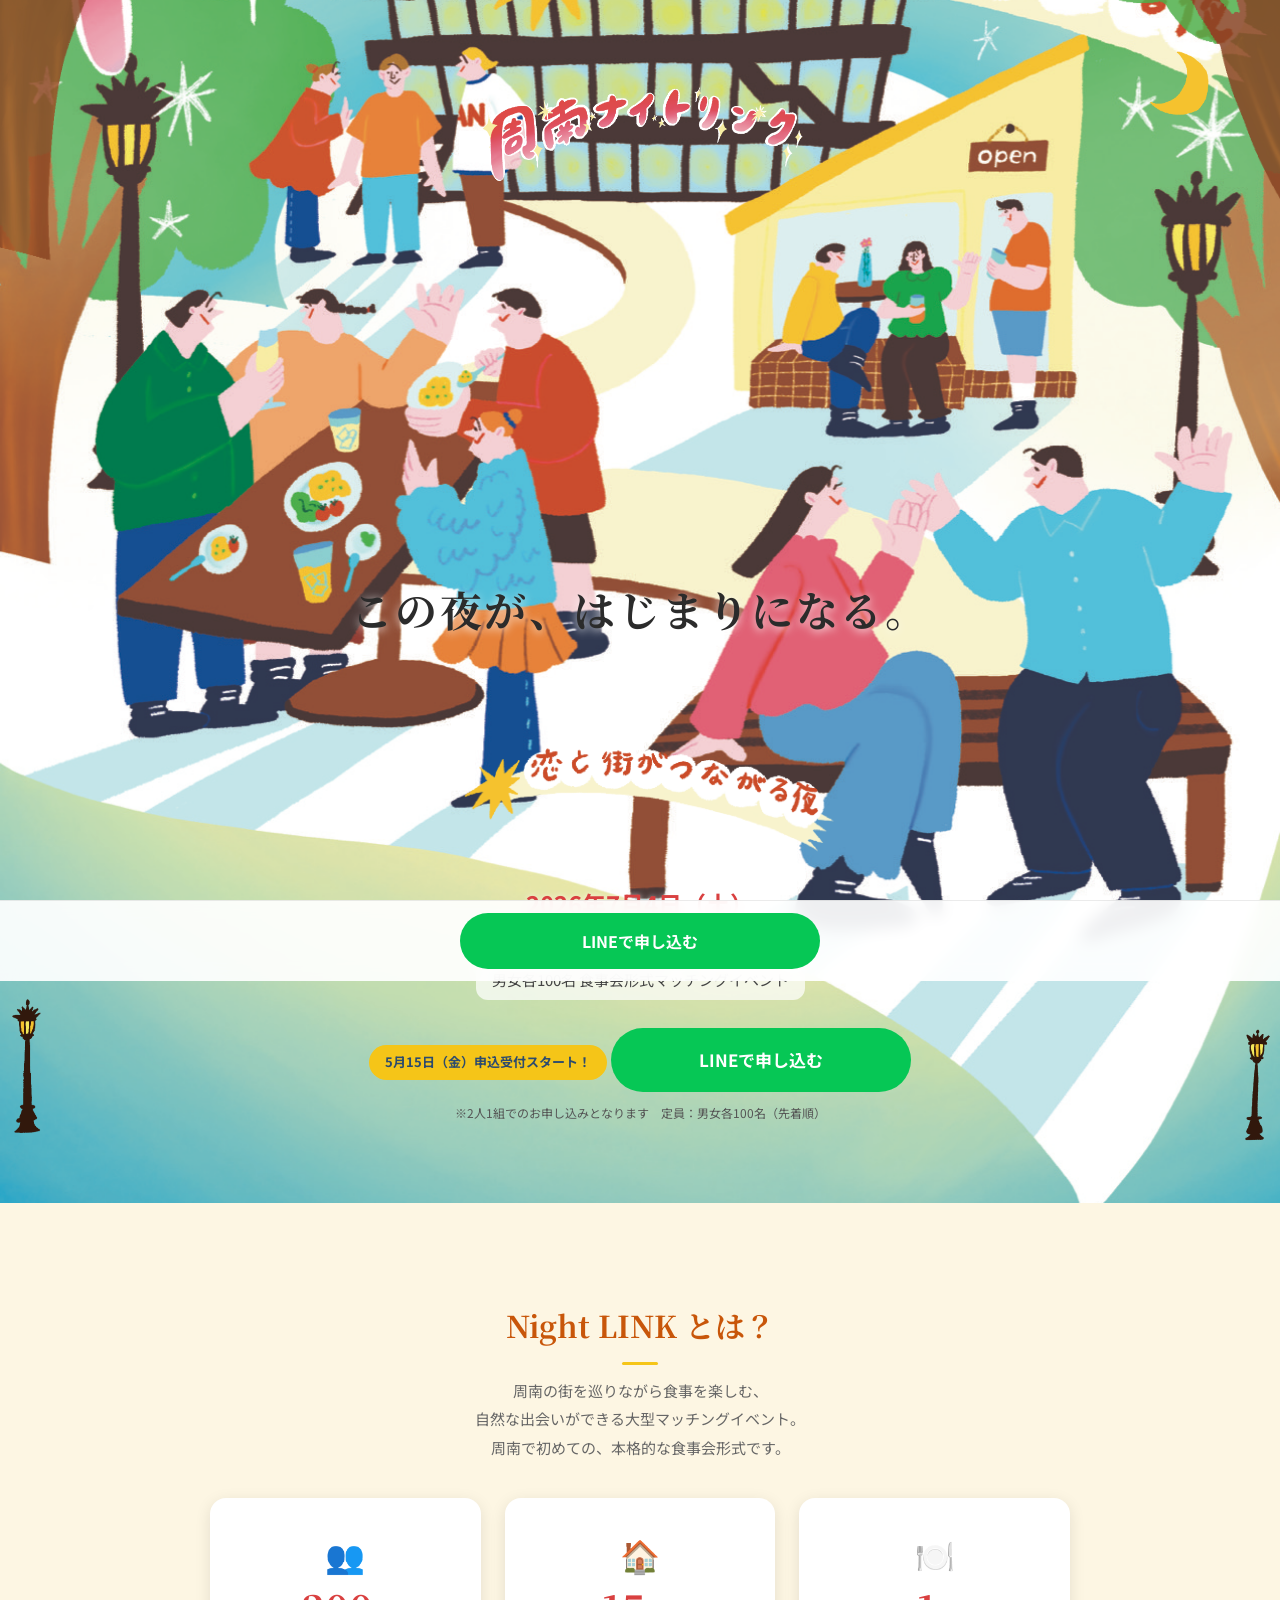
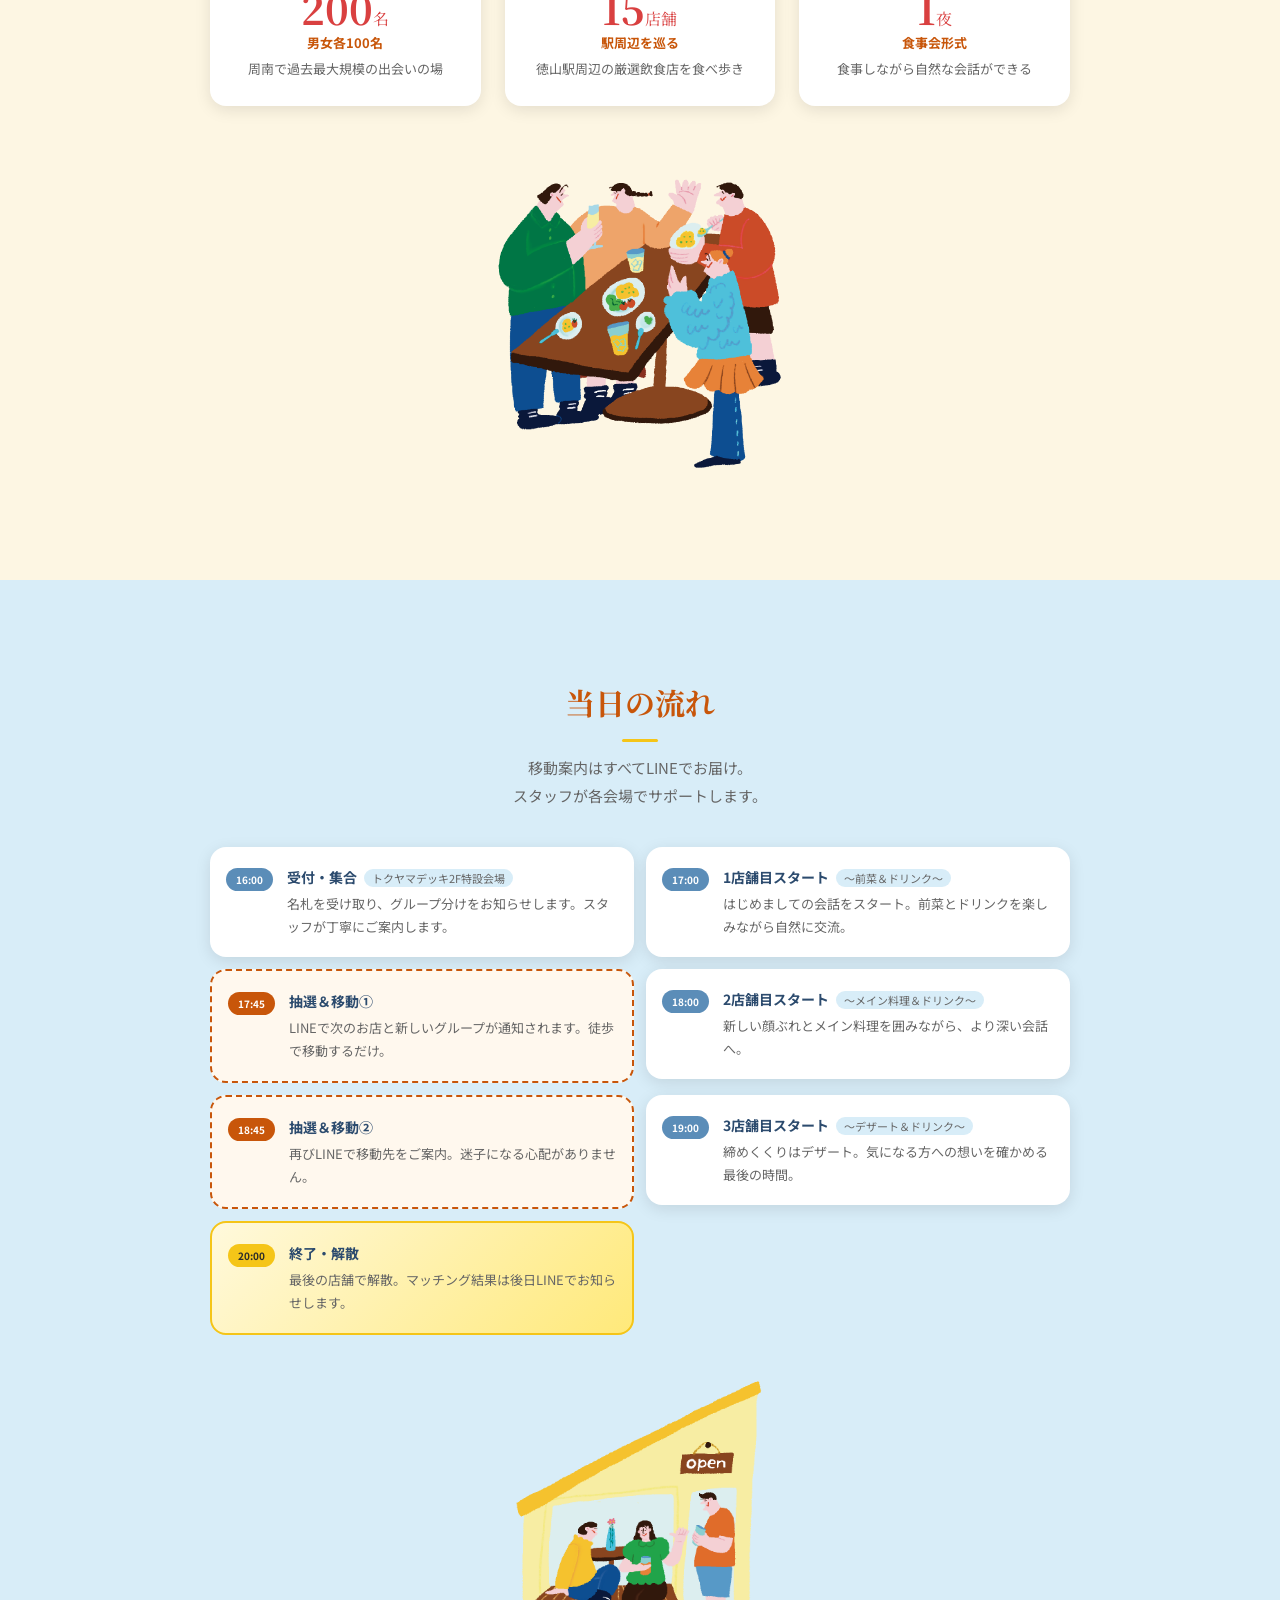
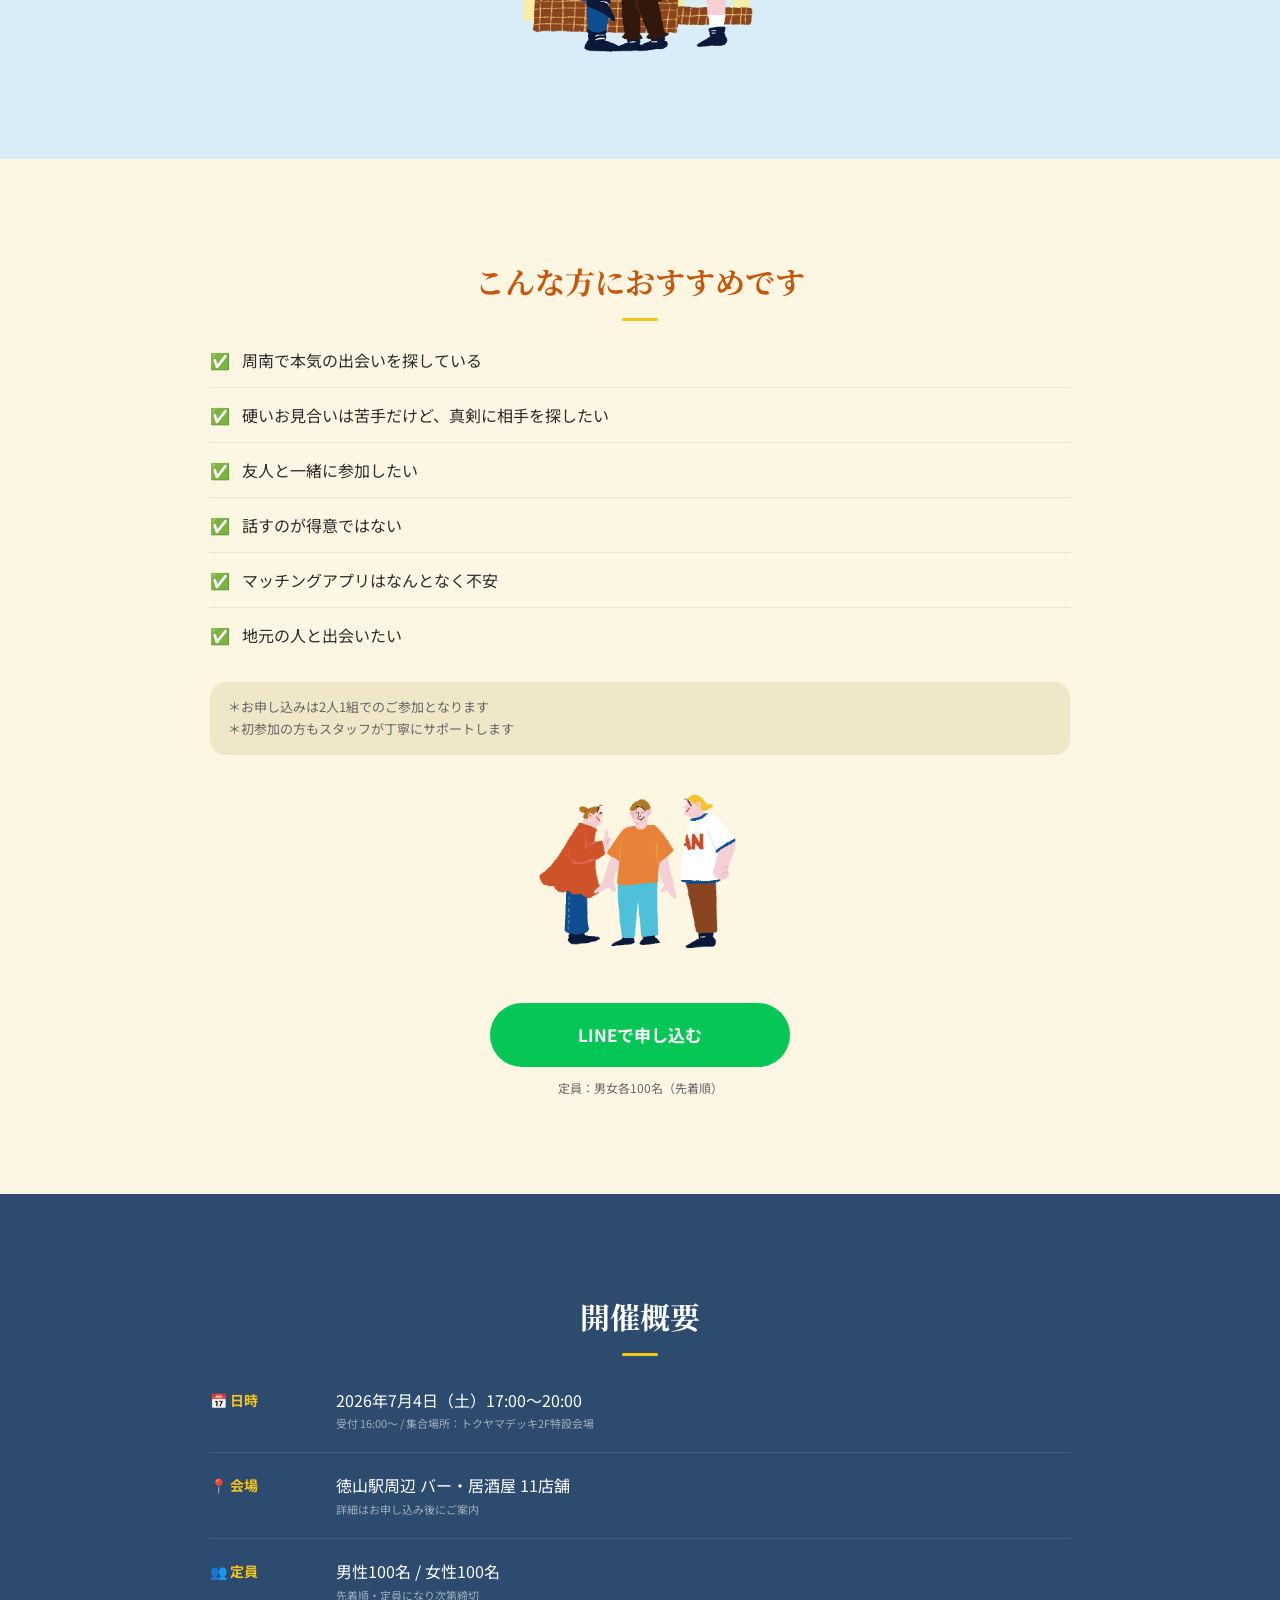
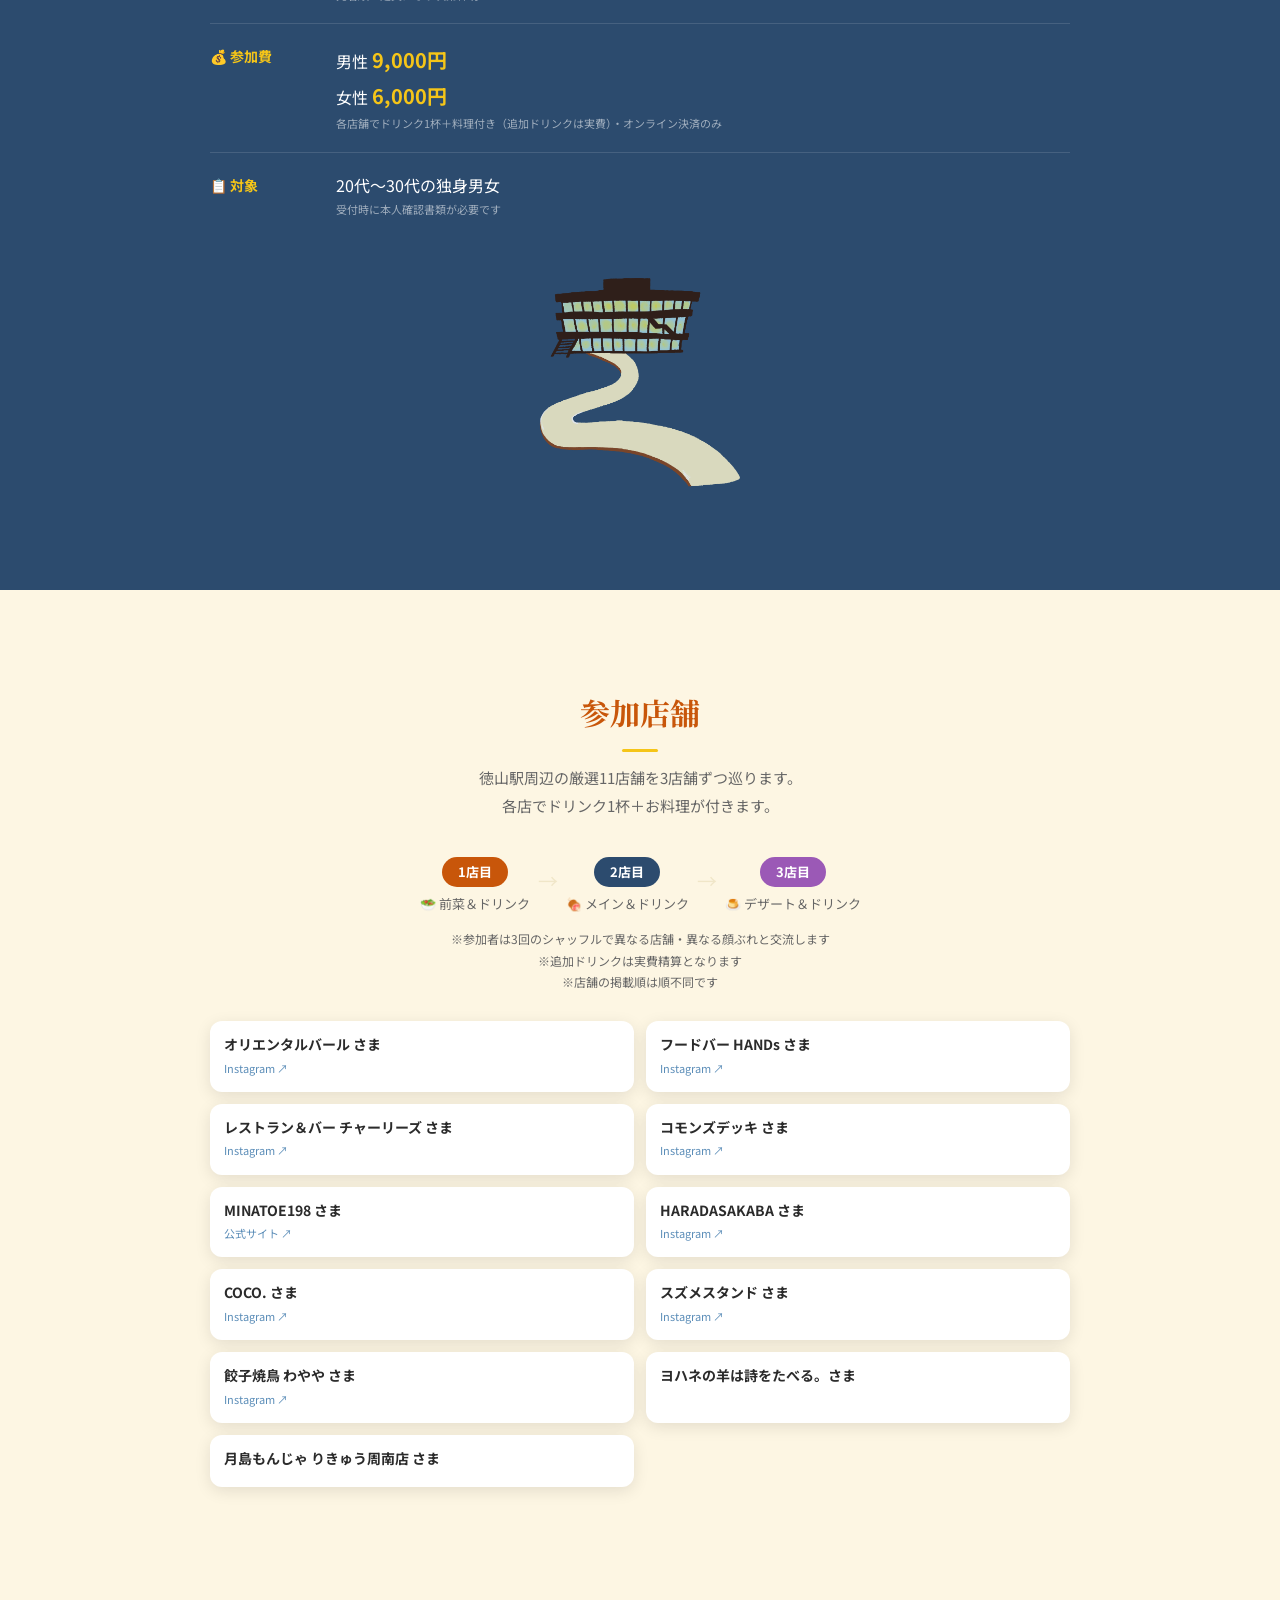
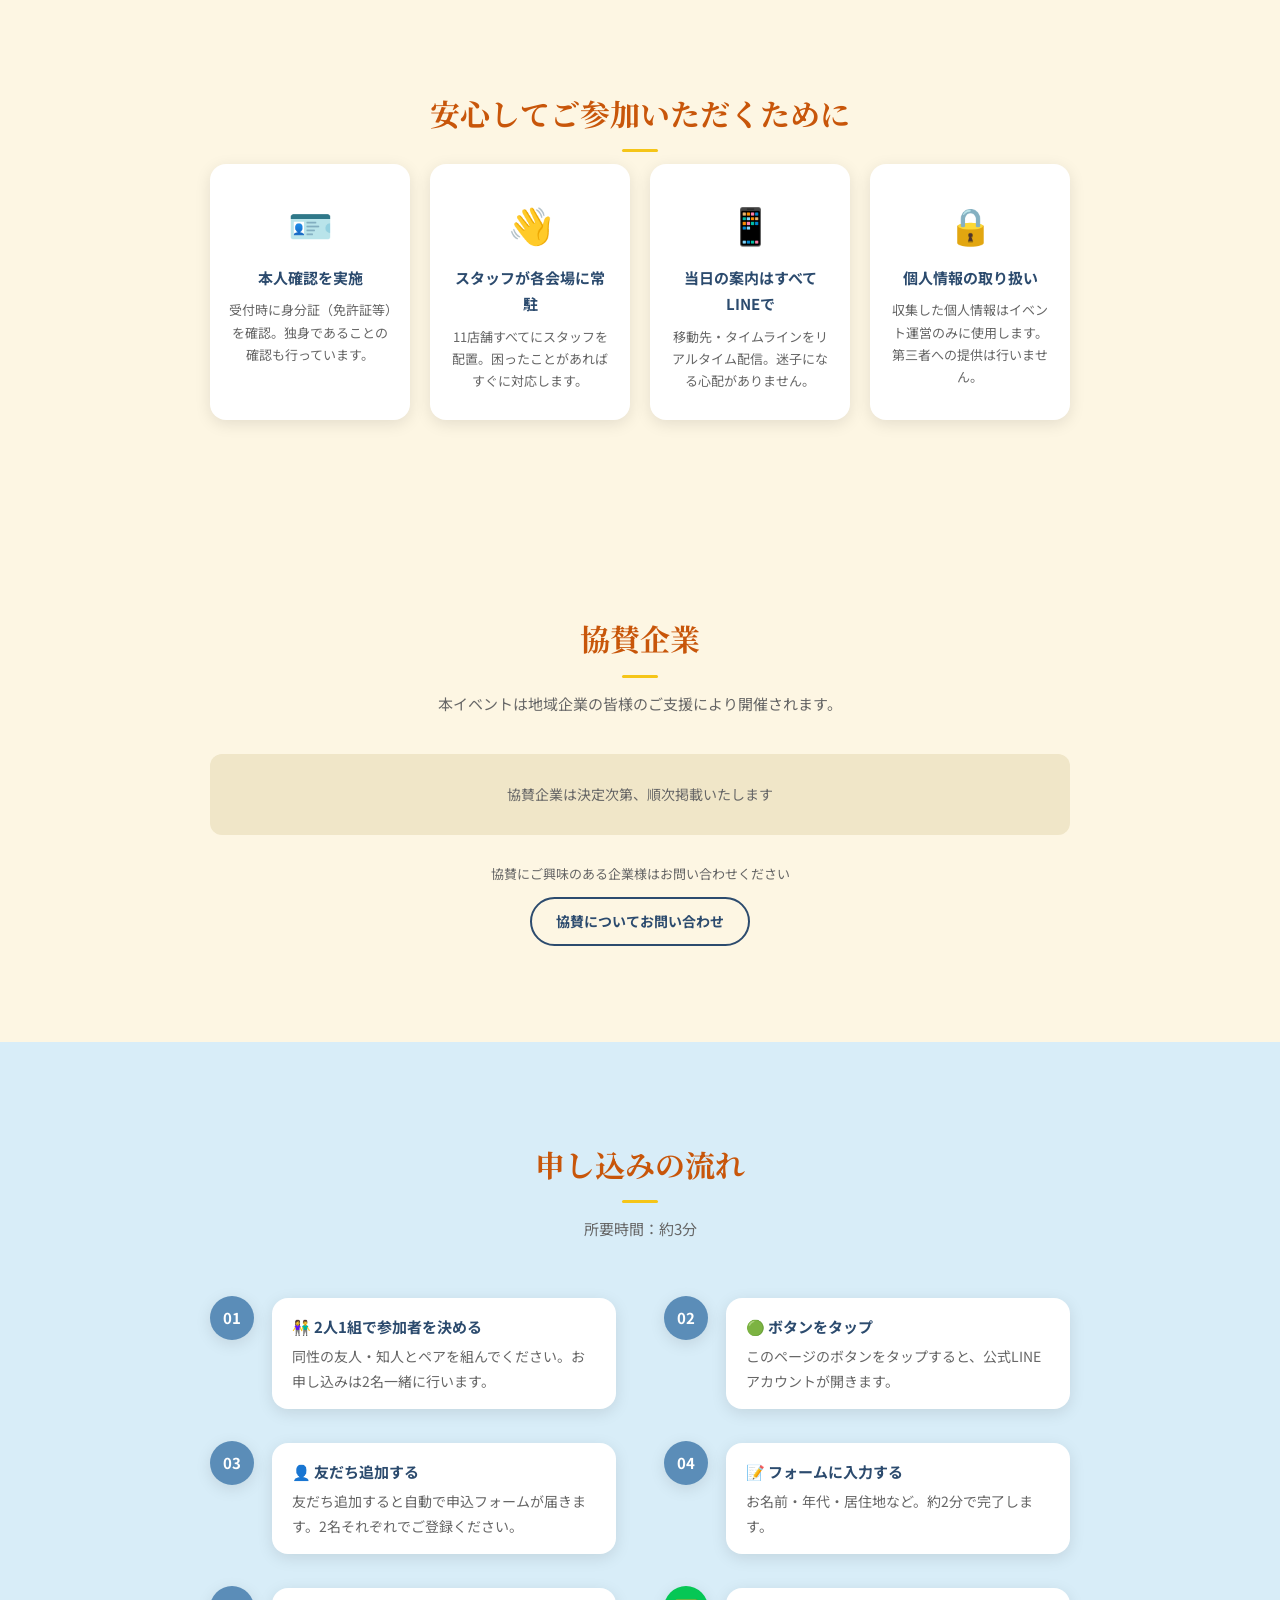
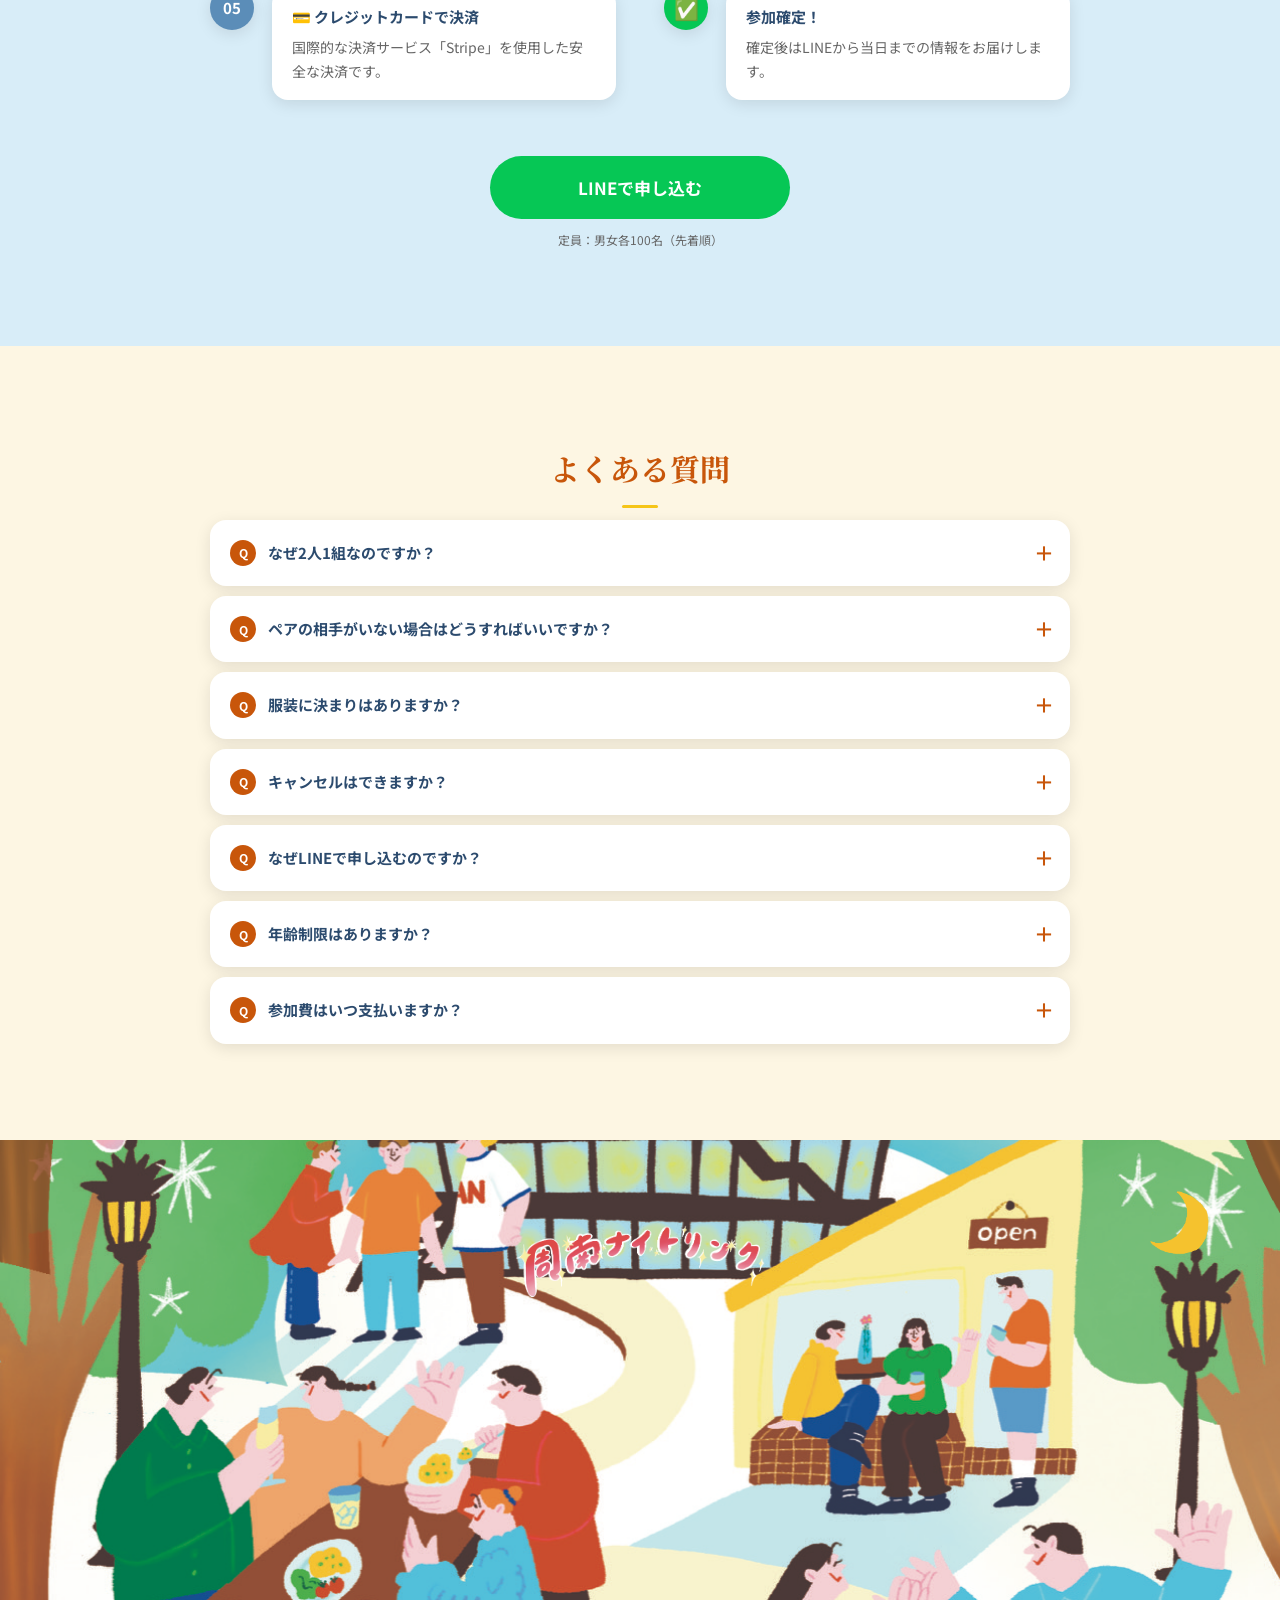
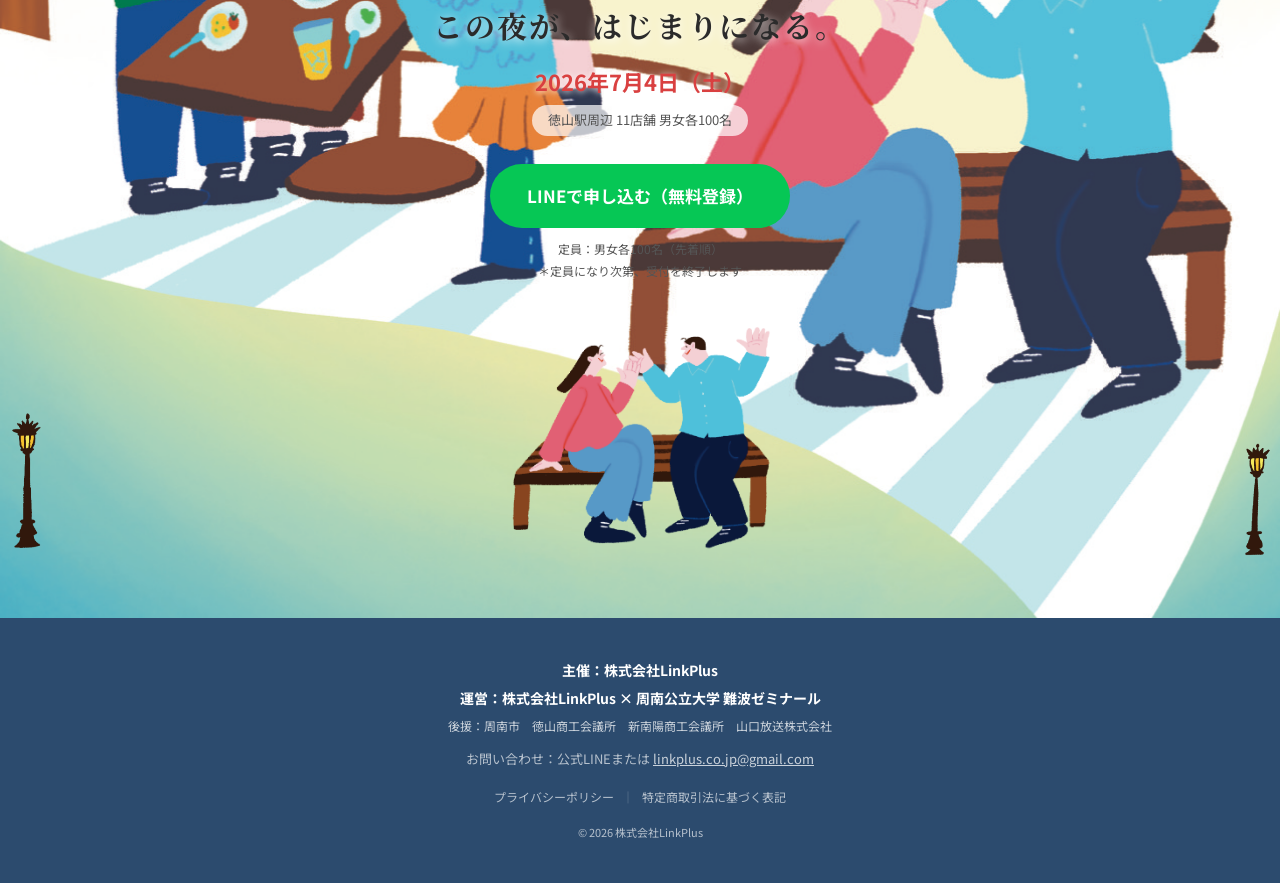
==== commit d2536e22: "update: メインビジュアルを新画像に変更・店舗名の敬称を「さま」に統一 - syunannightlink.jpgをmain.jpgとして追加（8.6MB→781KBに圧縮） - ヒーロー・クロ" ====
--- a/coming-soon.html
+++ b/coming-soon.html
@@ -80,8 +80,8 @@
 
     /* ロゴ：高さを制限して透明余白を排除 */
     .cs__logo {
-      width: clamp(180px, 55vw, 300px);
-      height: clamp(80px, 22vw, 130px);
+      width: clamp(240px, 72vw, 380px);
+      height: clamp(160px, 44vw, 240px);
       display: flex;
       align-items: center;
       justify-content: center;
@@ -227,7 +227,7 @@
 <body>
   <div class="cs">
     <div class="cs__bg">
-      <img src="assets/part1.jpg" alt="" aria-hidden="true">
+      <img src="assets/main.jpg" alt="" aria-hidden="true">
     </div>
     <img src="assets/part_tsuki.png"  alt="" class="deco deco--moon"        aria-hidden="true">
     <img src="assets/part_light1.png" alt="" class="deco deco--light-left"  aria-hidden="true">
